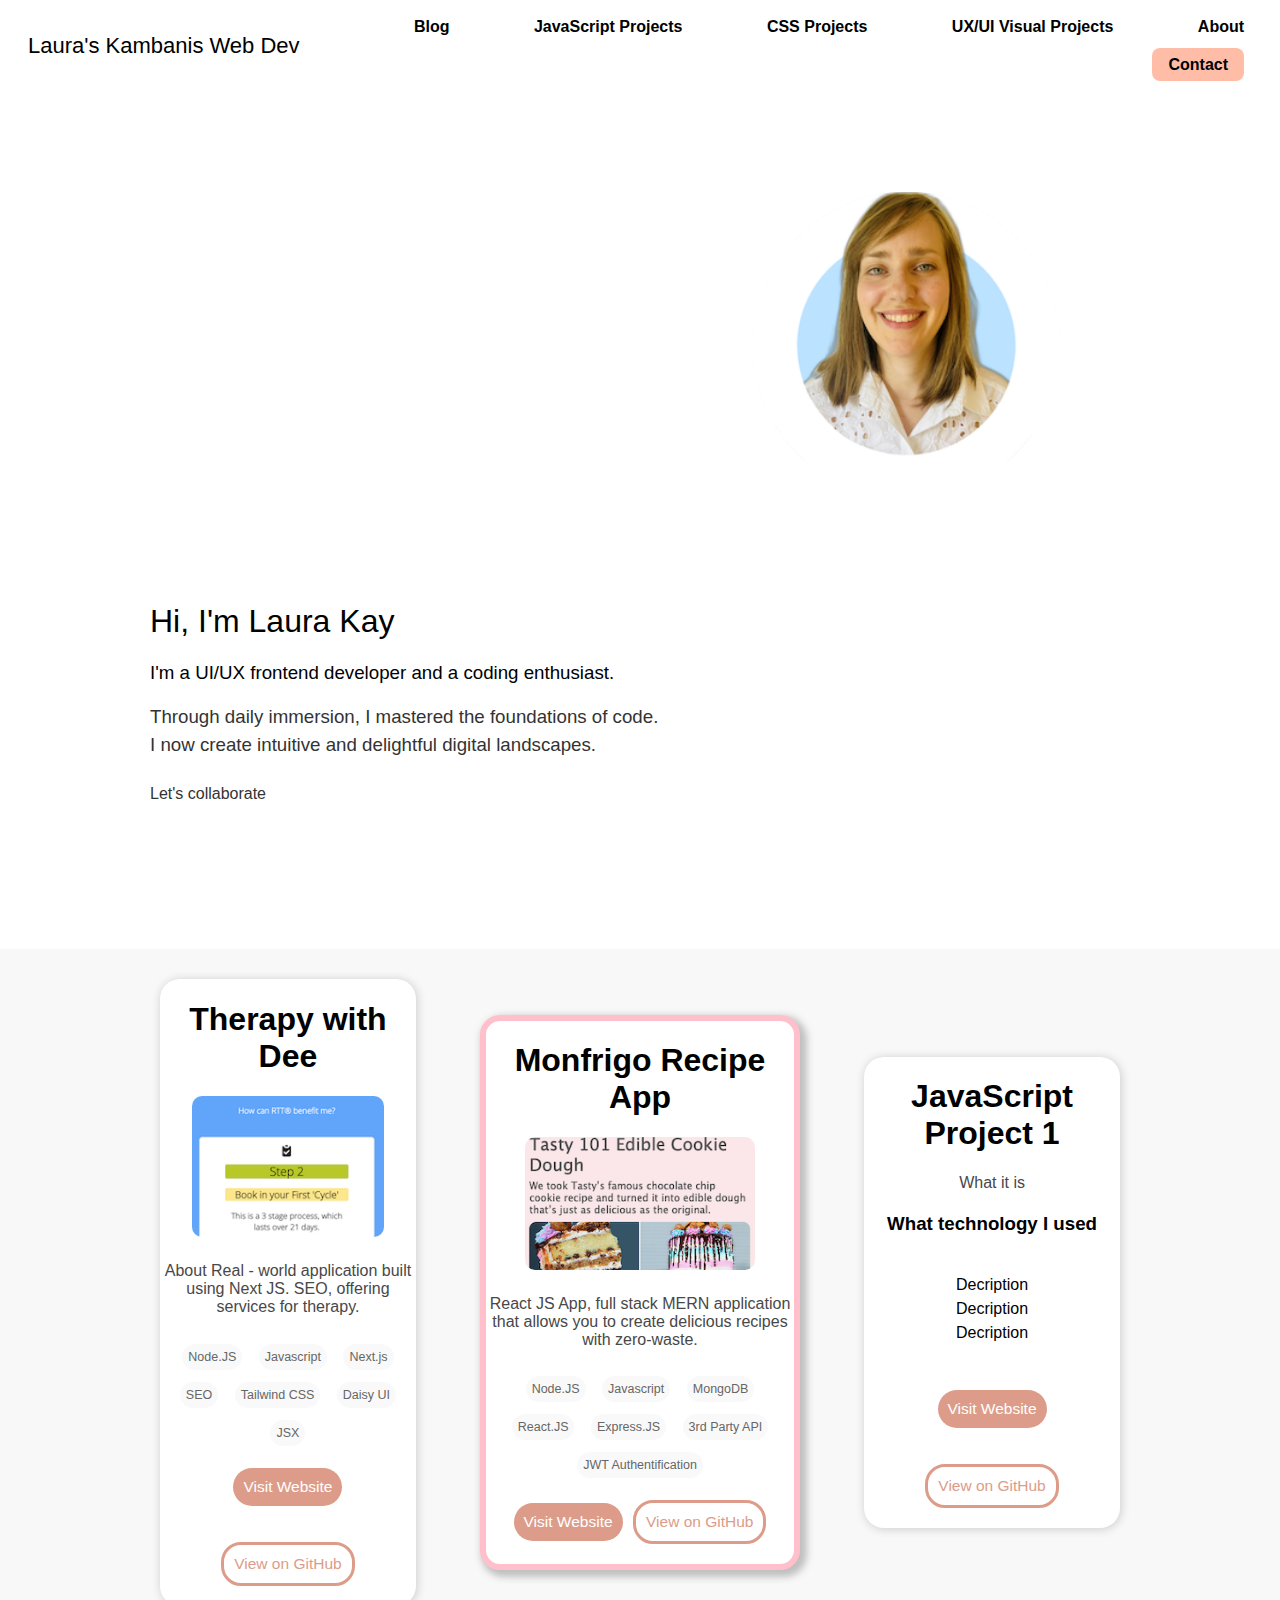
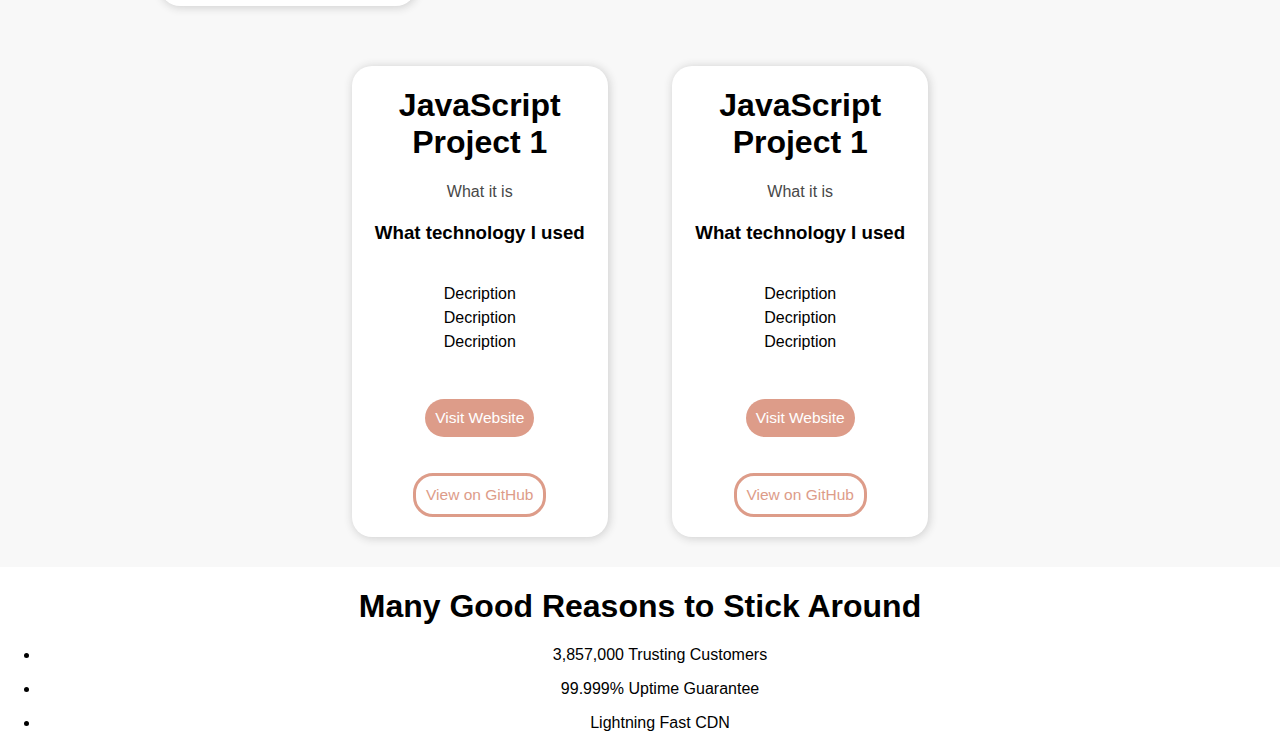
==== index.html @ 0926832e "changed labels of cards to make design simpler" ====
<!DOCTYPE html>
<html lang="en">
  <head>
    <meta charset="UTF-8" />
    <meta http-equiv="X-UA-Compatible" content="IE=edge" />
    <meta name="viewport" content="width=device-width, initial-scale=1.0" />
    <title>Laura's Flora and Fauna</title>
    <!-- Why should css be in the head section? -->
    <!-- CSS loads before page content - faster speed -->
    <link rel="stylesheet" type="text/css" href="./globalStyle.css" />
    <link rel="stylesheet" type="text/css" href="./headerStyle.css" />
    <link rel="stylesheet" type="text/css" href="./globalStyle.css" />
    <link rel="stylesheet" type="text/css" href="./heroStyle.css" />
    <link rel="stylesheet" type="text/css" href="./projectsSection.css" />
    <!-- Why is link used? -->
    <!-- For external stylesheets -->
    <link rel="preconnect" href="https://fonts.googleapis.com" />
    <link rel="preconnect" href="https://fonts.gstatic.com" crossorigin />
    <link rel="preconnect" href="https://fonts.googleapis.com" />
    <link rel="preconnect" href="https://fonts.gstatic.com" crossorigin />
    <link rel="preconnect" href="https://fonts.googleapis.com" />
    <link rel="preconnect" href="https://fonts.gstatic.com" crossorigin />
    <link rel="preconnect" href="https://fonts.googleapis.com" />
    <link rel="preconnect" href="https://fonts.gstatic.com" crossorigin />
    <link rel="preconnect" href="https://fonts.googleapis.com" />
    <link rel="preconnect" href="https://fonts.gstatic.com" crossorigin />
    <link rel="preconnect" href="https://fonts.googleapis.com" />
    <link rel="preconnect" href="https://fonts.gstatic.com" crossorigin />
    <!-- Different font weights added -->

    <link
      href="https://fonts.googleapis.com/css2?family=Merriweather+Sans:wght@300;500;600&display=swap"
      rel="stylesheet"
    />
  </head>
  <body>
    <!-- HEADER -->
    <header class="main-header">
      <div>
        <a class="main-header__brand" id="my-brand-name-id" href="./brand"
          >Laura's Kambanis Web Dev</a
        >
      </div>
      <!-- NAV -->
      <nav class="main-nav">
        <ul class="main-nav__items">
          <li class="main-nav__item">
            <a href="/blog">Blog</a>
          </li>
          <li class="main-nav__item main-nav__item2">
            <a href="/javascriptprojects">JavaScript Projects</a>
          </li>
          <li class="main-nav__item main-nav__item3">
            <a href="/cssprojects">CSS Projects</a>
          </li>
          <li class="main-nav__item main-nav__item4">
            <a href="/uxuivisualprojects">UX/UI Visual Projects</a>
          </li>
          <li class="main-nav__item main-nav__item5">
            <a href="/about">About</a>
          </li>

          <li class="main-nav__item main-nav__item--cta">
            <a href="/contact" id="contactBtn">Contact</a>
          </li>

          <br />
        </ul>
      </nav>
      <!-- END OF NAV -->
    </header>
    <!-- HERO -->
    <hero id="hero_box">
      <div class="hero-image"></div>
      <div class="full-paragraph">
        <h1 class="section-title">Hi, I'm Laura Kay</h1>

        <h3 class="section-title">
          I'm a UI/UX frontend developer and a coding enthusiast.
          <br />
          <h3 class="about-me-paragraph">
            Through daily immersion, I mastered the foundations of code.
            <br />
            I now create intuitive and delightful digital landscapes.
          </h3>
        </h3>
        <h4 class="about-me-paragraph" s>Let's collaborate</h4>
      </div>
      <div class="clearfix"></div>
    </hero>
    <!-- END OF HERO -->
    <!-- MAIN PROJECT SECTION -->
    <main>
      <section id="plans" class="main-body-content" id="top-section"></section>

      <section class="main-body-content">
        <!-- article can be used for self-contained content, 
        that can be posted anywhere individually e.g blog post -->

        <article class="project">
          <!-- same class as each other has similar design -->
          <h1 class="project__title">Therapy with Dee</h1>
          <img
            class="project__image"
            src="./src/RTTScreenshot.png"
            alt="Picture of a therapy website"
          />
          <h4 class="app__description">
            About Real - world application built using Next JS. SEO, offering
            services for therapy.
          </h4>

          <span class="technology__labels">Node.JS</span>
          <span class="technology__labels">Javascript</span>
          <span class="technology__labels">Next.js</span>
          <span class="technology__labels">SEO</span>
          <span class="technology__labels">Tailwind CSS</span>
          <span class="technology__labels">Daisy UI</span>
          <span class="technology__labels">JSX</span>
          <div>
            <button class="project-button">Visit Website</button>
            <button class="project-button" id="github__button">
              View on GitHub
            </button>
          </div>
        </article>
        <article class="project highlighted-project">
          <!-- <h1 class="project__title" id="main-project-label">
            Monfrigo Recipe App
          </h1> -->
          <h1 class="project__title">Monfrigo Recipe App</h1>
          <img
            class="project__image"
            src="./src/doughRecipe.png"
            alt="Recipe App Picture"
          />
          <h4 class="app__description">
            React JS App, full stack MERN application that allows you to create
            delicious recipes with zero-waste.
          </h4>
          <span class="technology__labels">Node.JS</span>
          <span class="technology__labels">Javascript</span>
          <span class="technology__labels">MongoDB</span>
          <span class="technology__labels">React.JS</span>
          <span class="technology__labels">Express.JS</span>
          <span class="technology__labels">3rd Party API</span>
          <span class="technology__labels">JWT Authentification</span>
          <!-- <h3 class="project__description">What technology I used</h3> -->
          <!-- <ul class="project__technology">
            <li>Decription</li>
            <li>Decription</li>
            <li>Decription</li>
          </ul> -->
          <div>
            <button class="project-button">Visit Website</button>
            <button class="project-button" id="github__button">
              View on GitHub
            </button>
          </div>
        </article>
        <article class="project">
          <h1 class="project__title">JavaScript Project 1</h1>
          <h4 class="app__description">What it is</h4>
          <h3 class="project__description">What technology I used</h3>
          <ul class="project__technology">
            <li>Decription</li>
            <li>Decription</li>
            <li>Decription</li>
          </ul>
          <div>
            <button class="project-button">Visit Website</button>
            <button class="project-button" id="github__button">
              View on GitHub
            </button>
          </div>
        </article>
        <article class="project">
          <h1 class="project__title">JavaScript Project 1</h1>
          <h4 class="app__description">What it is</h4>
          <h3 class="project__description">What technology I used</h3>
          <ul class="project__technology">
            <li>Decription</li>
            <li>Decription</li>
            <li>Decription</li>
          </ul>
          <div>
            <button class="project-button">Visit Website</button>
            <button class="project-button" id="github__button">
              View on GitHub
            </button>
          </div>
        </article>
        <article class="project">
          <h1 class="project__title">JavaScript Project 1</h1>
          <h4 class="app__description">What it is</h4>
          <h3 class="project__description">What technology I used</h3>
          <ul class="project__technology">
            <li>Decription</li>
            <li>Decription</li>
            <li>Decription</li>
          </ul>
          <div>
            <button class="project-button">Visit Website</button>
            <button class="project-button" id="github__button">
              View on GitHub
            </button>
          </div>
        </article>
      </section>
      <section>
        <h1>Many Good Reasons to Stick Around</h1>
        <ul>
          <li>
            <div></div>
            <p>3,857,000 Trusting Customers</p>
          </li>
          <li>
            <div></div>
            <p>99.999% Uptime Guarantee</p>
          </li>
          <li>
            <div></div>
            <p>Lightning Fast CDN</p>
          </li>
        </ul>
      </section>
    </main>

    <!-- END OF MAIN PROJECT SECTION -->

    <!-- why is script at the bottom of body? -->
    <!-- Loads content before js, functionality faster load -->
    <!-- why script used? -->
    <!-- To link to JS files. -->
    <script src="index.js"></script>
  </body>
</html>
---- globalStyle.css ----
body {
    /* This did not create a margin between the other elements, 
    this needs to be done individually */
   /* padding: 10px; */
   font-family: 'Merriweather Sans', sans-serif;
font-family: 'Open Sans', sans-serif;
   text-align: center;
   margin: 0;
}
---- headerStyle.css ----
/* HEADER */


.main-header {
    width: 100%;
    /* background: rgb(252, 252, 252); */
    background-color: white;
    padding: 8px 16px;
   font-weight:500;
    margin-bottom: 0;
    margin-top: 0; 
}


.main-header > div {
    display: inline-block;
    /* this aligns text in the middle of a div */
    vertical-align: middle;
}

.main-header__brand {
font-weight: 500;
font-size: 22px;
text-align: right;
text-decoration: none;
}

/* NAV SECTION */

/* Call to action stands out */
.main-nav__item--cta a {
    background: #ffbda8;
    
    /* top and bottom first, left and right */
    padding: 8px 16px;
    border-radius: 8px;
    }
    
    .main-nav__item--cta a:hover, .main-nav__item--cta a:active { 
    background: #ffa69e;
    text-shadow: #FAF3DD;
    }
    
    
    
    .main-nav__item a:active {
        font-weight: bold;
    }

.main-nav {
    display: inline-block;
    text-align: right;
    /* this makes the nav smaller so that the brand can fit inline (block); */
    width: calc(100% - 300px);
    vertical-align: middle;
   
}
 
#contactBtn:hover {
    box-shadow:1px 1px 3px 2px rgb(197, 197, 197);
}

ul a {
    text-decoration: none;
    font-weight: 600;

}
.main-nav__items {
    /* list style gets rid of default underlined links */
    margin: 0;
    padding: 0;
    list-style: none;
    /* text-decoration only works from anchor tag - this will have no effect. */
    /* text-decoration: none; */
}

.main-nav__item {
   /* inline-block allows margin and padding sizing, inline */
    display: inline-block;
    /* this styles it on one line-readable. */
    margin: 10px 40px;
 text-decoration: none;

}
 a {
    color: black;
    
 }

 /* 
grouping stylesheets if the value is the same */
.main-nav__item a:hover {
    color: #013e3e;
    font-weight: bold;
}


/* END OF NAV SECTION */
---- globalStyle.css ----
body {
    /* This did not create a margin between the other elements, 
    this needs to be done individually */
   /* padding: 10px; */
   font-family: 'Merriweather Sans', sans-serif;
font-family: 'Open Sans', sans-serif;
   text-align: center;
   margin: 0;
}
---- heroStyle.css ----
/* HERO SECTION */

#hero_box {
  background-color: rgb(99, 23, 23);
}


.hero-image {
    background-image: url("./src/devPicLKBluecopy1.png"); 
    background-size: cover;
   background-position: center top ;
   margin-top: 100px;
   height: 270px; 
   width: 24%;
   margin-left: 0; 
   margin-right:0;
   margin-right: 220px; 
   float:right; 
   
 }



 .about-me-paragraph-main {
   line-height: 28px;
   color:black;
   margin-bottom: 12px;
   
}



.about-me-paragraph {
    line-height: 28px;
    color: #333333;
    font-weight: 300;
}

.full-paragraph {
  float: left;
  width: 50%;
  text-align:start;
  margin-left: 150px;
  margin-top: 120px;
  margin-bottom: 120px;
  
 
}


#headline-3-words {
   list-style-type: disc;
   list-style-position: inside;
   display:inline-block;
 }

 .clearfix::after {
  content: "";
  display: table;
  clear: both;
}
---- projectsSection.css ----
/* PROJECT SECTION (MAIN) */

#product-overview {
    background: url("freedom.jpg");
    width: 100%;
    height: 528px;
    padding: 10px;  
    font-weight:300; 
}

.section-title {
    color: black;
    font-weight:500; 
}

.main-body-content {
   background:rgba(248, 247, 247, 0.932);
   font-weight:300; 
}

#product-overview h1 {
    color: white;
    font-family: 'Anton', sans-serif;
    font-weight:300; 
}


div a{
    text-align: left;
    font-weight:300; 
}


.project {
    background: white;
    /* background-color: #f9e3da; */
    text-align: center;
    /* padding: 16px; */
    margin: 30px;
    display: inline-block;
    border-radius: 20px;
    vertical-align: middle;
    width: 20%;
    box-shadow:1px 1px 8px 1px rgb(210, 210, 210);
    font-weight:300; 
}

.project:hover {
  transform: scale(1.05);
}

.highlighted-project {

    /* background: #f3b29a; */
    background: white;
    border-style: solid;
    border-width: 6px;
    border-color: pink;
  box-shadow:4px 4px 7px 3px rgba(185, 185, 185, 0.903);
    width: 24%;
    font-weight:300; 

}

.app__description {
color: rgb(72, 72, 72);
font-weight:300; 
}

/* Technology Labels */

.technology__labels {
    display:inline-block;
    font-size: 12.5px;
    margin: 6px;
    background-color:rgba(128, 128, 128, 0.052);
    /* background-color:rgb(229, 251, 253); */
    border-radius: 20px;
    padding:6px;
    color: rgb(103, 102, 102);
    font-weight:300; 
}

.project .project__image {
    margin-top: 0px;
    width: 75%;
  height: 25%;
  border-radius: 10px;
}



#github__button {
    background-color:white;
    border-width: 3px;
    border-style: solid;
    border-color: #dd9c89;
    color: #dd9c89;
    font-weight:300;
    transition: transform 0.2s ease-in-out; 
  
}

/* Adding click effect */
#github__button:active {
    transform: scale(0.9); /* Smaller size */
}

.project-button {
    border-radius: 20px;
    border: 0;
    /* background: #fe2d6cab; */
    background-color:#dd9c89;
    /* background: #e1537d; */
    color: white;
    font-size: 15.5px;
    display: inline-block;
    padding: 10px;
    margin-left: 3px;
    margin-right: 3px;
    margin-top: 6px;
    font-weight:300; 
    transition: transform 0.2s ease-in-out; 
   margin-bottom:20px;
   margin-top:16px;

    
}

.project-button:hover {
    border-radius: 20px;
    border: 0;
    background: #d09481;
    color: white;
    display: inline-block;
    box-shadow:1px 1px 3px 2px rgb(197, 197, 197);
    font-weight:300; 
   
}

/* Adding click effect */
.project-button:active {
    transform: scale(0.9); /* Smaller size */
}

.project__technology {
    list-style:none;
    padding: 0;
    margin-bottom: 10px;
    margin-top: 0;
    font-weight:300; 
    padding: 16px;
}

.project__technology li {

    margin: 6px 0px;
    font-weight:300; 
}
#main-project-label {
    /* border: solid;
    border-width: 5px; */
    /* background-color:#ffbda8; */
    background-color:#ffbca84f;
    border-radius: 20px;
    padding: 4px;
    margin-block-end: 1px;
    margin-block-start: 3px;
    box-shadow:2px 2px 5px 2px rgb(197, 197, 197);
    font-weight:300; 

}
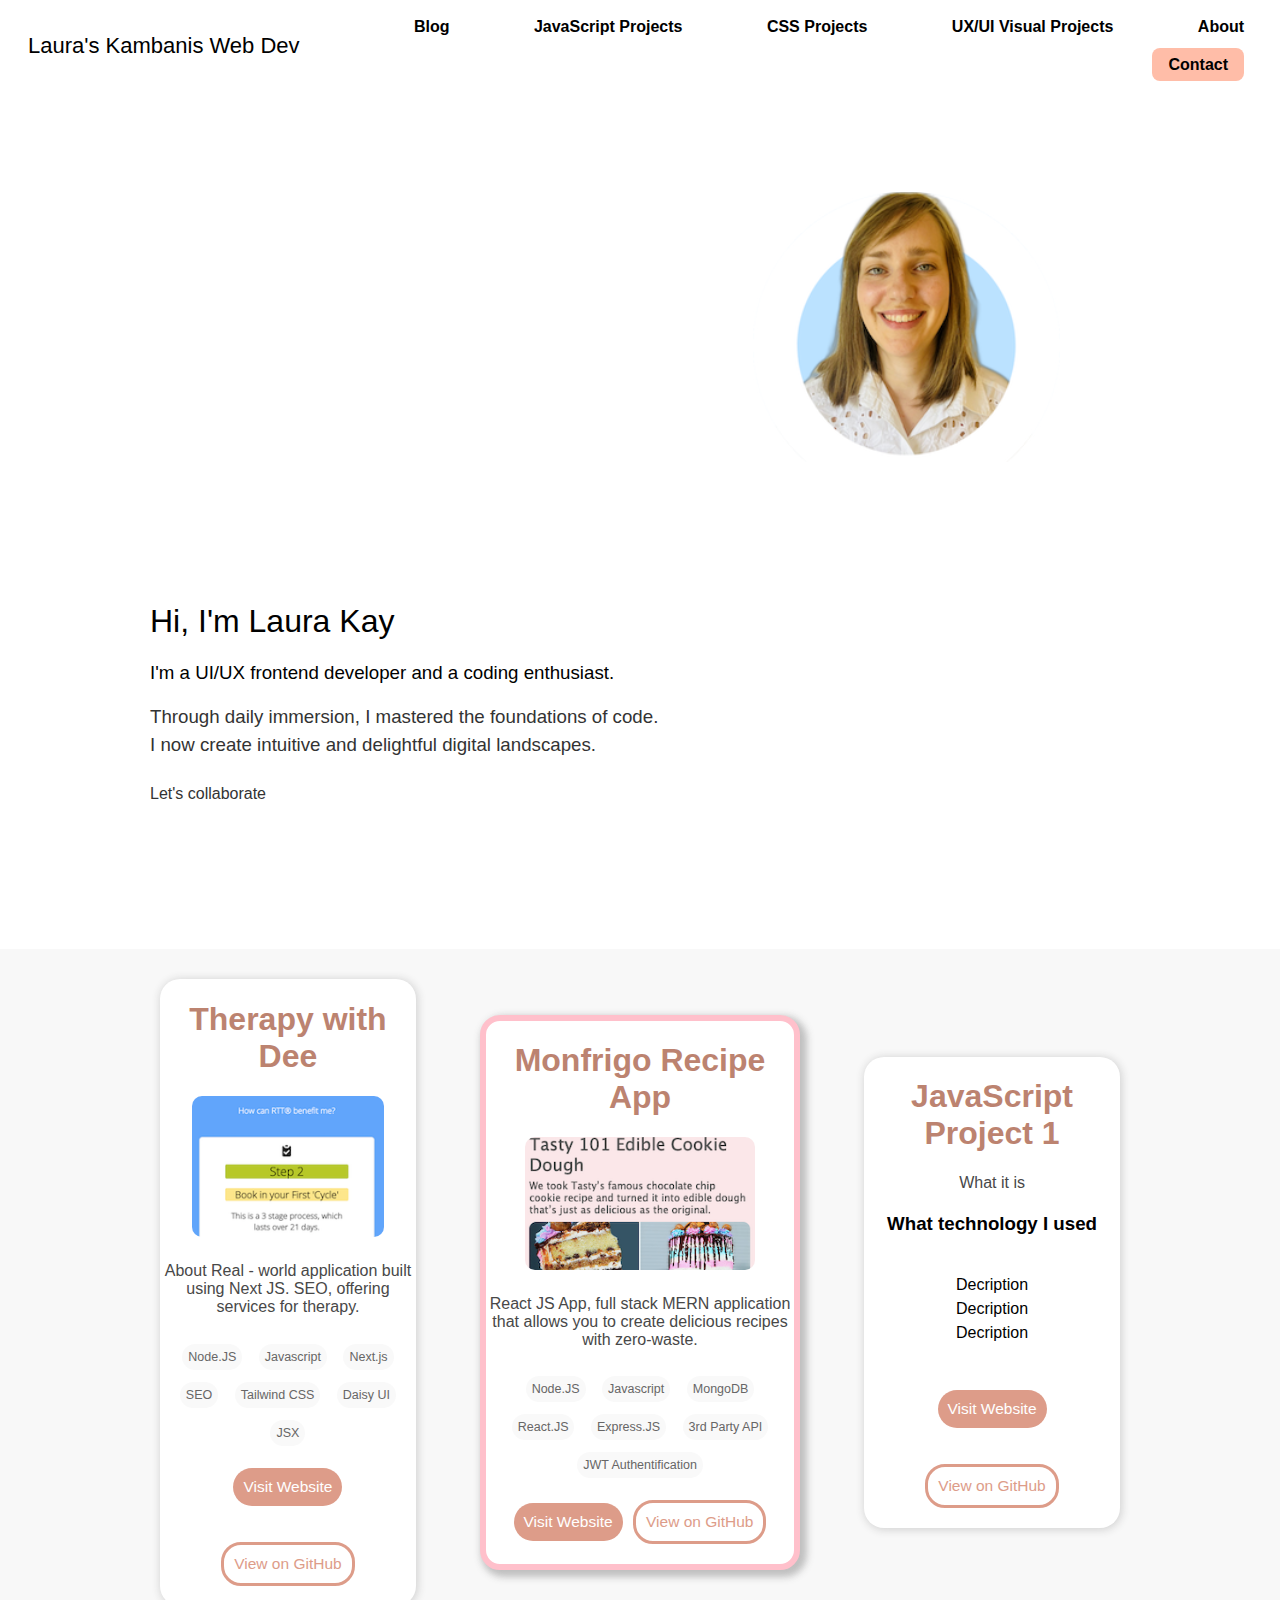
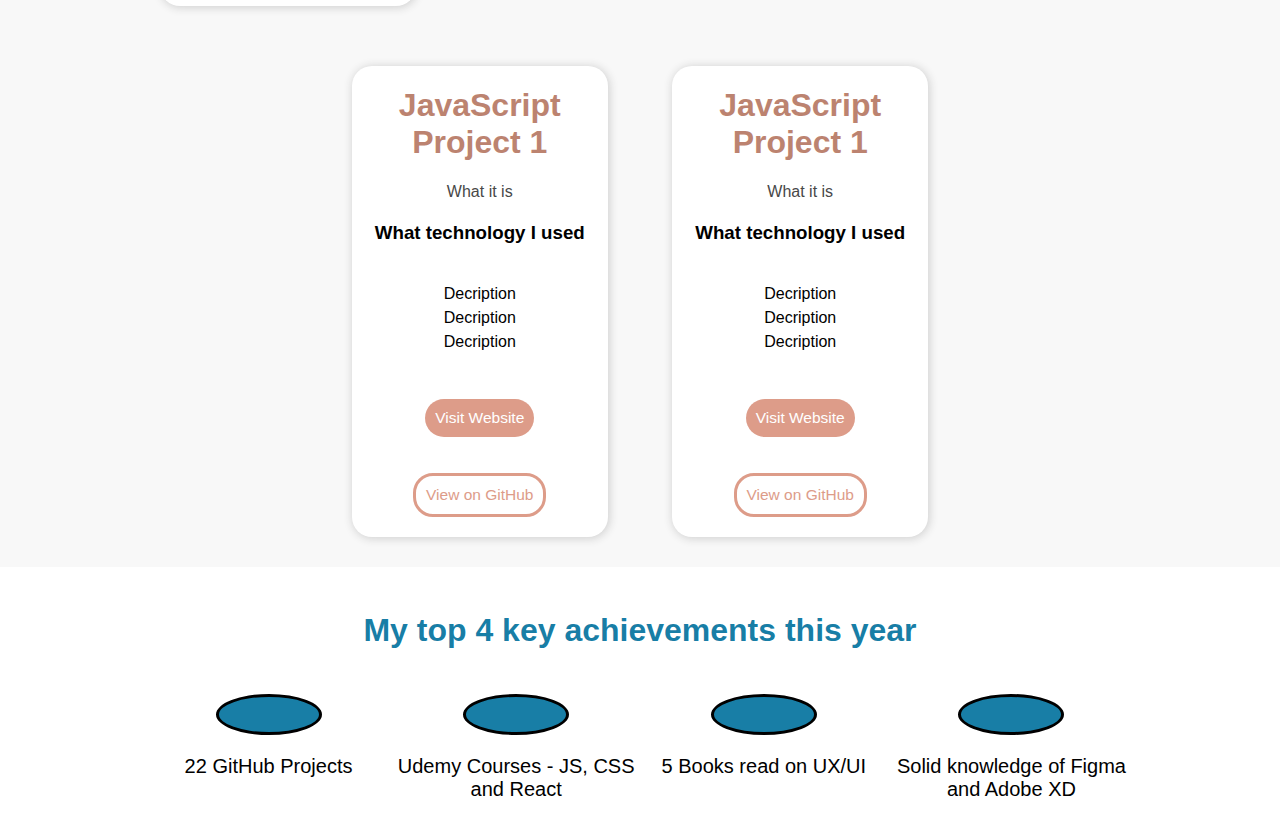
==== commit 4a04eae1: "revise vertical-align and text-align, border-radius, combinators, added achievements section" ====
--- a/index.html
+++ b/index.html
@@ -7,11 +7,12 @@
     <title>Laura's Flora and Fauna</title>
     <!-- Why should css be in the head section? -->
     <!-- CSS loads before page content - faster speed -->
-    <link rel="stylesheet" type="text/css" href="./globalStyle.css" />
-    <link rel="stylesheet" type="text/css" href="./headerStyle.css" />
-    <link rel="stylesheet" type="text/css" href="./globalStyle.css" />
-    <link rel="stylesheet" type="text/css" href="./heroStyle.css" />
-    <link rel="stylesheet" type="text/css" href="./projectsSection.css" />
+    <link rel="stylesheet" type="text/css" href="./css/globalStyle.css" />
+    <link rel="stylesheet" type="text/css" href="./css/headerStyle.css" />
+    <link rel="stylesheet" type="text/css" href="./css/globalStyle.css" />
+    <link rel="stylesheet" type="text/css" href="./css/heroStyle.css" />
+    <link rel="stylesheet" type="text/css" href="./css/projectsSection.css" />
+    <link rel="stylesheet" type="text/css" href="./css/myAchievements.css" />
     <!-- Why is link used? -->
     <!-- For external stylesheets -->
     <link rel="preconnect" href="https://fonts.googleapis.com" />
@@ -207,20 +208,28 @@
           </div>
         </article>
       </section>
-      <section>
-        <h1>Many Good Reasons to Stick Around</h1>
-        <ul>
-          <li>
-            <div></div>
-            <p>3,857,000 Trusting Customers</p>
-          </li>
-          <li>
-            <div></div>
-            <p>99.999% Uptime Guarantee</p>
-          </li>
-          <li>
-            <div></div>
-            <p>Lightning Fast CDN</p>
+      <section id="key-achievements">
+        <h1 class="section-title">My top 4 key achievements this year</h1>
+        <ul class="key_feature_list">
+          <li class="key_feature_item">
+            <div class="key-feature-image"></div>
+            <p class="key-feature-description">22 GitHub Projects</p>
+          </li>
+          <li class="key_feature_item">
+            <div class="key-feature-image"></div>
+            <p class="key-feature-description">
+              Udemy Courses - JS, CSS and React
+            </p>
+          </li>
+          <li class="key_feature_item">
+            <div class="key-feature-image"></div>
+            <p class="key-feature-description">5 Books read on UX/UI</p>
+          </li>
+          <li class="key_feature_item">
+            <div class="key-feature-image"></div>
+            <p class="key-feature-description">
+              Solid knowledge of Figma and Adobe XD
+            </p>
           </li>
         </ul>
       </section>
--- a/css/globalStyle.css
+++ b/css/globalStyle.css
@@ -0,0 +1,14 @@
+body {
+    /* This did not create a margin between the other elements, 
+    this needs to be done individually */
+   /* padding: 10px; */
+   font-family: 'Merriweather Sans', sans-serif;
+font-family: 'Open Sans', sans-serif;
+   text-align: center;
+   margin: 0;
+}
+
+
+
+
+ 
--- a/css/headerStyle.css
+++ b/css/headerStyle.css
@@ -0,0 +1,98 @@
+/* HEADER */
+
+
+.main-header {
+    width: 100%;
+    /* background: rgb(252, 252, 252); */
+    background-color: white;
+    padding: 8px 16px;
+   font-weight:500;
+    margin-bottom: 0;
+    margin-top: 0; 
+}
+
+
+.main-header > div {
+    display: inline-block;
+    /* this aligns text in the middle of a div */
+    vertical-align: middle;
+}
+
+.main-header__brand {
+font-weight: 500;
+font-size: 22px;
+text-align: right;
+text-decoration: none;
+}
+
+/* NAV SECTION */
+
+/* Call to action stands out */
+.main-nav__item--cta a {
+    background: #ffbda8;
+    
+    /* top and bottom first, left and right */
+    padding: 8px 16px;
+    border-radius: 8px;
+    }
+    
+    .main-nav__item--cta a:hover, .main-nav__item--cta a:active { 
+    background: #ffa69e;
+    text-shadow: #FAF3DD;
+    }
+    
+    
+    
+    .main-nav__item a:active {
+        font-weight: bold;
+    }
+
+.main-nav {
+    display: inline-block;
+    text-align: right;
+    /* this makes the nav smaller so that the brand can fit inline (block); */
+    width: calc(100% - 300px);
+    vertical-align: middle;
+   
+}
+ 
+#contactBtn:hover {
+    box-shadow:1px 1px 3px 2px rgb(197, 197, 197);
+}
+
+ul a {
+    text-decoration: none;
+    font-weight: 600;
+
+}
+.main-nav__items {
+    /* list style gets rid of default underlined links */
+    margin: 0;
+    padding: 0;
+    list-style: none;
+    /* text-decoration only works from anchor tag - this will have no effect. */
+    /* text-decoration: none; */
+}
+
+.main-nav__item {
+   /* inline-block allows margin and padding sizing, inline */
+    display: inline-block;
+    /* this styles it on one line-readable. */
+    margin: 10px 40px;
+ text-decoration: none;
+
+}
+ a {
+    color: black;
+    
+ }
+
+ /* 
+grouping stylesheets if the value is the same */
+.main-nav__item a:hover {
+    color: #013e3e;
+    font-weight: bold;
+}
+
+
+/* END OF NAV SECTION */--- a/css/globalStyle.css
+++ b/css/globalStyle.css
@@ -0,0 +1,14 @@
+body {
+    /* This did not create a margin between the other elements, 
+    this needs to be done individually */
+   /* padding: 10px; */
+   font-family: 'Merriweather Sans', sans-serif;
+font-family: 'Open Sans', sans-serif;
+   text-align: center;
+   margin: 0;
+}
+
+
+
+
+ 
--- a/css/heroStyle.css
+++ b/css/heroStyle.css
@@ -0,0 +1,61 @@
+/* HERO SECTION */
+
+#hero_box {
+  background-color: rgb(99, 23, 23);
+}
+
+
+.hero-image {
+    background-image: url("../src/devPicLKBluecopy1.png"); 
+    background-size: cover;
+   background-position: center top ;
+   margin-top: 100px;
+   height: 270px; 
+   width: 24%;
+   margin-left: 0; 
+   margin-right:0;
+   margin-right: 220px; 
+   float:right; 
+   
+ }
+
+
+
+ .about-me-paragraph-main {
+   line-height: 28px;
+   color:black;
+   margin-bottom: 12px;
+   
+}
+
+
+
+.about-me-paragraph {
+    line-height: 28px;
+    color: #333333;
+    font-weight: 300;
+}
+
+.full-paragraph {
+  float: left;
+  width: 50%;
+  text-align:start;
+  margin-left: 150px;
+  margin-top: 120px;
+  margin-bottom: 120px;
+  
+ 
+}
+
+
+#headline-3-words {
+   list-style-type: disc;
+   list-style-position: inside;
+   display:inline-block;
+ }
+
+ .clearfix::after {
+  content: "";
+  display: table;
+  clear: both;
+}--- a/css/projectsSection.css
+++ b/css/projectsSection.css
@@ -0,0 +1,179 @@
+/* PROJECT SECTION (MAIN) */
+
+#product-overview {
+    background: url("freedom.jpg");
+    width: 100%;
+    height: 528px;
+    padding: 10px;  
+    font-weight:300; 
+}
+
+.section-title {
+    color: black;
+    font-weight:500; 
+}
+
+.main-body-content {
+   background:rgba(248, 247, 247, 0.932);
+   font-weight:300; 
+}
+
+#product-overview h1 {
+    color: white;
+    font-family: 'Anton', sans-serif;
+    font-weight:300; 
+}
+
+
+div a{
+    text-align: left;
+    font-weight:300; 
+}
+
+
+.project {
+    background: white;
+    /* background-color: #f9e3da; */
+    text-align: center;
+    /* padding: 16px; */
+    margin: 30px;
+    display: inline-block;
+    border-radius: 20px;
+    vertical-align: middle;
+    width: 20%;
+    box-shadow:1px 1px 8px 1px rgb(210, 210, 210);
+    font-weight:300; 
+}
+
+
+
+.project:hover {
+  transform: scale(1.05);
+}
+
+.project__title {
+    color: #bc8370;
+ 
+}
+.highlighted-project {
+
+    /* background: #f3b29a; */
+    background: white;
+    border-style: solid;
+    border-width: 6px;
+    border-color: pink;
+  box-shadow:4px 4px 7px 3px rgba(185, 185, 185, 0.903);
+    width: 24%;
+    font-weight:300; 
+
+}
+
+.app__description {
+color: rgb(72, 72, 72);
+font-weight:300; 
+}
+
+/* Technology Labels */
+
+.technology__labels {
+    display:inline-block;
+    font-size: 12.5px;
+    margin: 6px;
+    background-color:rgba(128, 128, 128, 0.052);
+    /* background-color:rgb(229, 251, 253); */
+    border-radius: 20px;
+    padding:6px;
+    color: rgb(103, 102, 102);
+    font-weight:300; 
+}
+
+.project .project__image {
+    margin-top: 0px;
+    width: 75%;
+  height: 25%;
+  border-radius: 10px;
+}
+
+
+
+#github__button {
+    background-color:white;
+    border-width: 3px;
+    border-style: solid;
+    border-color: #dd9c89;
+    color: #dd9c89;
+    font-weight:300;
+    transition: transform 0.2s ease-in-out; 
+  
+}
+
+/* Adding click effect */
+#github__button:active {
+    transform: scale(0.9); /* Smaller size */
+}
+
+.project-button {
+    border-radius: 20px;
+    border: 0;
+    /* background: #fe2d6cab; */
+    background-color:#dd9c89;
+    /* background: #e1537d; */
+    color: white;
+    font-size: 15.5px;
+    display: inline-block;
+    padding: 10px;
+    margin-left: 3px;
+    margin-right: 3px;
+    margin-top: 6px;
+    font-weight:300; 
+    transition: transform 0.2s ease-in-out; 
+   margin-bottom:20px;
+   margin-top:16px;
+
+    
+}
+
+.project-button:hover {
+    border-radius: 20px;
+    border: 0;
+    background: #d09481;
+    color: white;
+    display: inline-block;
+    box-shadow:1px 1px 3px 2px rgb(197, 197, 197);
+    font-weight:300; 
+   
+}
+
+/* Adding click effect */
+.project-button:active {
+    transform: scale(0.9); /* Smaller size */
+}
+
+.project__technology {
+    list-style:none;
+    padding: 0;
+    margin-bottom: 10px;
+    margin-top: 0;
+    font-weight:300; 
+    padding: 16px;
+    
+}
+
+.project__technology li {
+
+    margin: 6px 0px;
+    font-weight:300; 
+}
+#main-project-label {
+    /* border: solid;
+    border-width: 5px; */
+    /* background-color:#ffbda8; */
+    background-color:#ffbca84f;
+    border-radius: 20px;
+    padding: 4px;
+    margin-block-end: 1px;
+    margin-block-start: 3px;
+    box-shadow:2px 2px 5px 2px rgb(197, 197, 197);
+    font-weight:300; 
+
+}
--- a/css/myAchievements.css
+++ b/css/myAchievements.css
@@ -0,0 +1,42 @@
+/* #3-key-achievements {
+
+} */
+
+/* Combinators are more specific, this overrides the other section title property */
+
+#key-achievements .section-title {
+color: rgba(1, 113, 157, 0.91);
+
+/* don't put px here */
+font-weight: 600;
+margin: 45px;
+}
+
+.key_feature_list {
+    margin: 0;
+    padding: 0;
+    text-align: center;
+}
+
+.key-feature-image {
+    border-radius: 50%;
+    border: 3px solid ;
+    width: 100px;
+    background-color:rgba(1, 113, 157, 0.91) ;
+    height: 35px;
+    margin: auto;
+}
+
+.key_feature_item {
+    display: inline-block;
+    width: 19%;
+    /* aligns within the line, text-align is within the whole div */
+    vertical-align: top;
+   
+}
+
+.key-feature-description {
+text-align:center;
+font-weight: 500;
+font-size: 20px;
+}
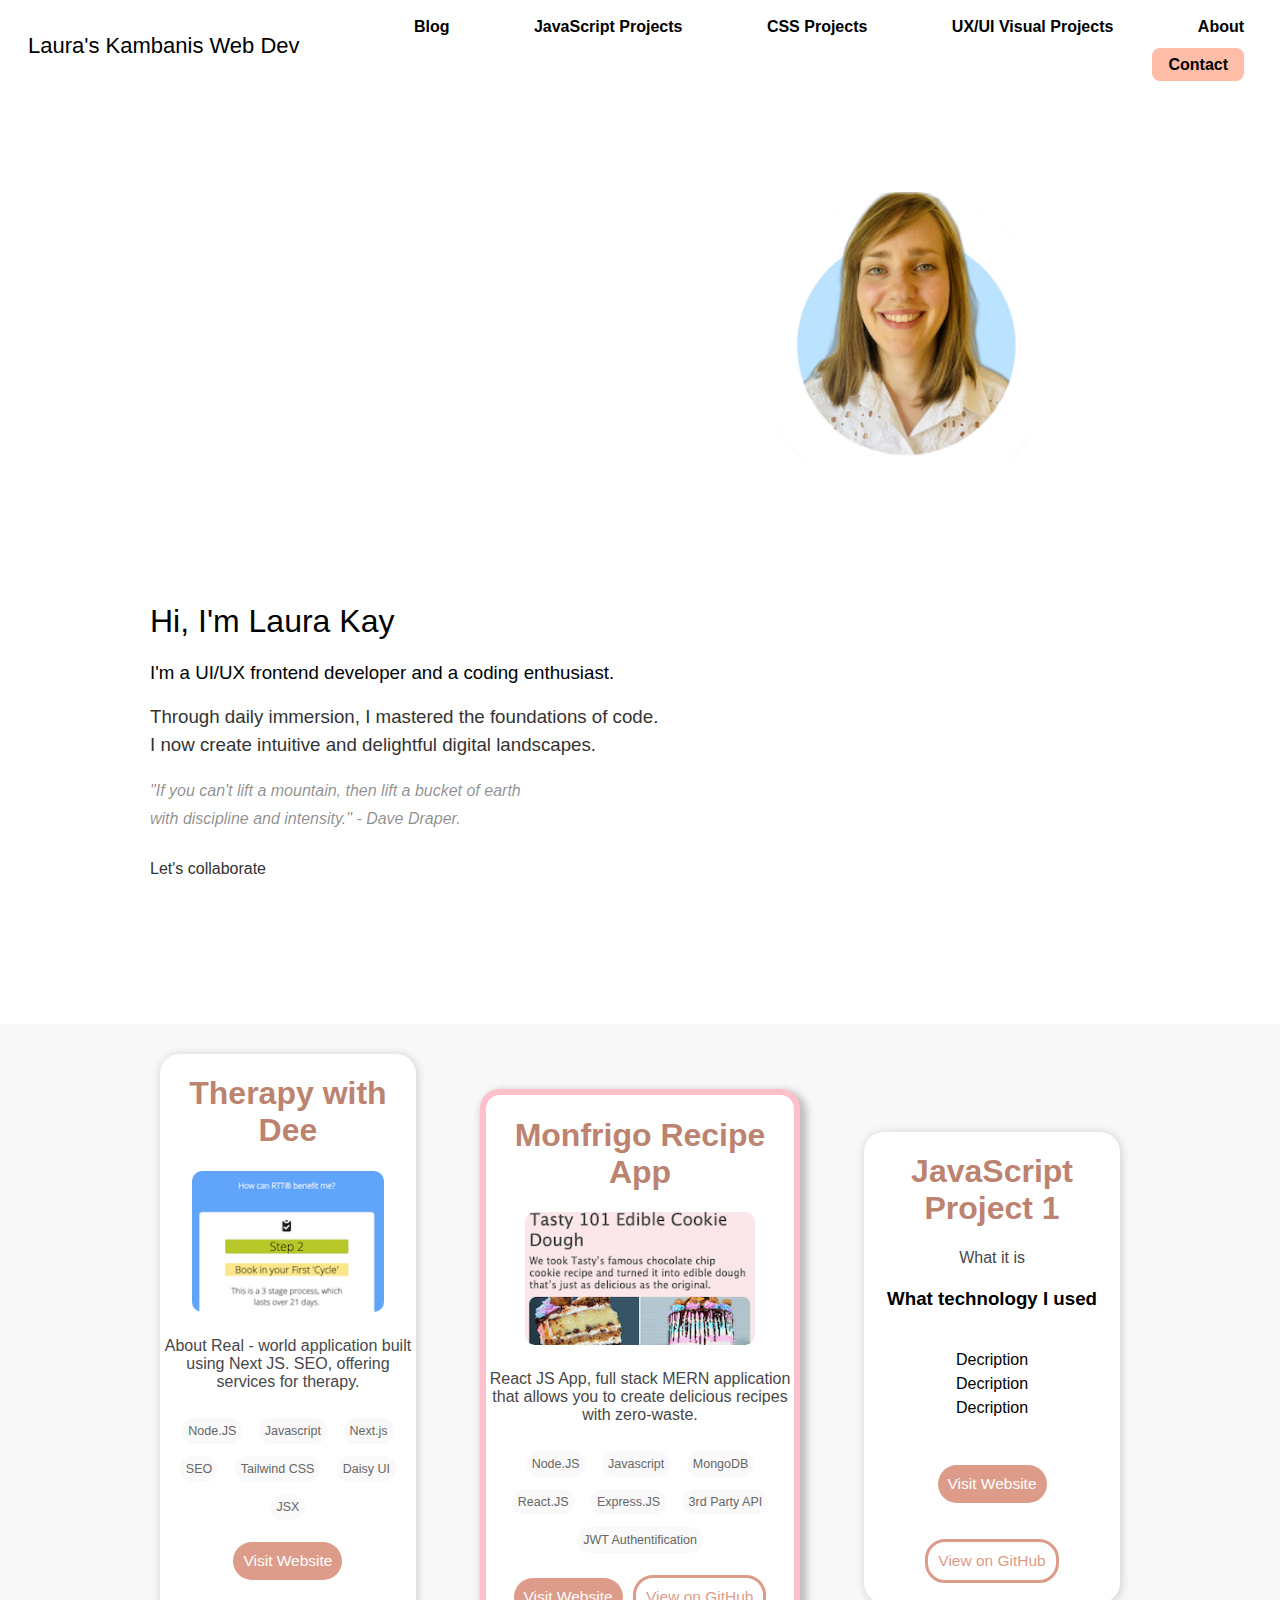
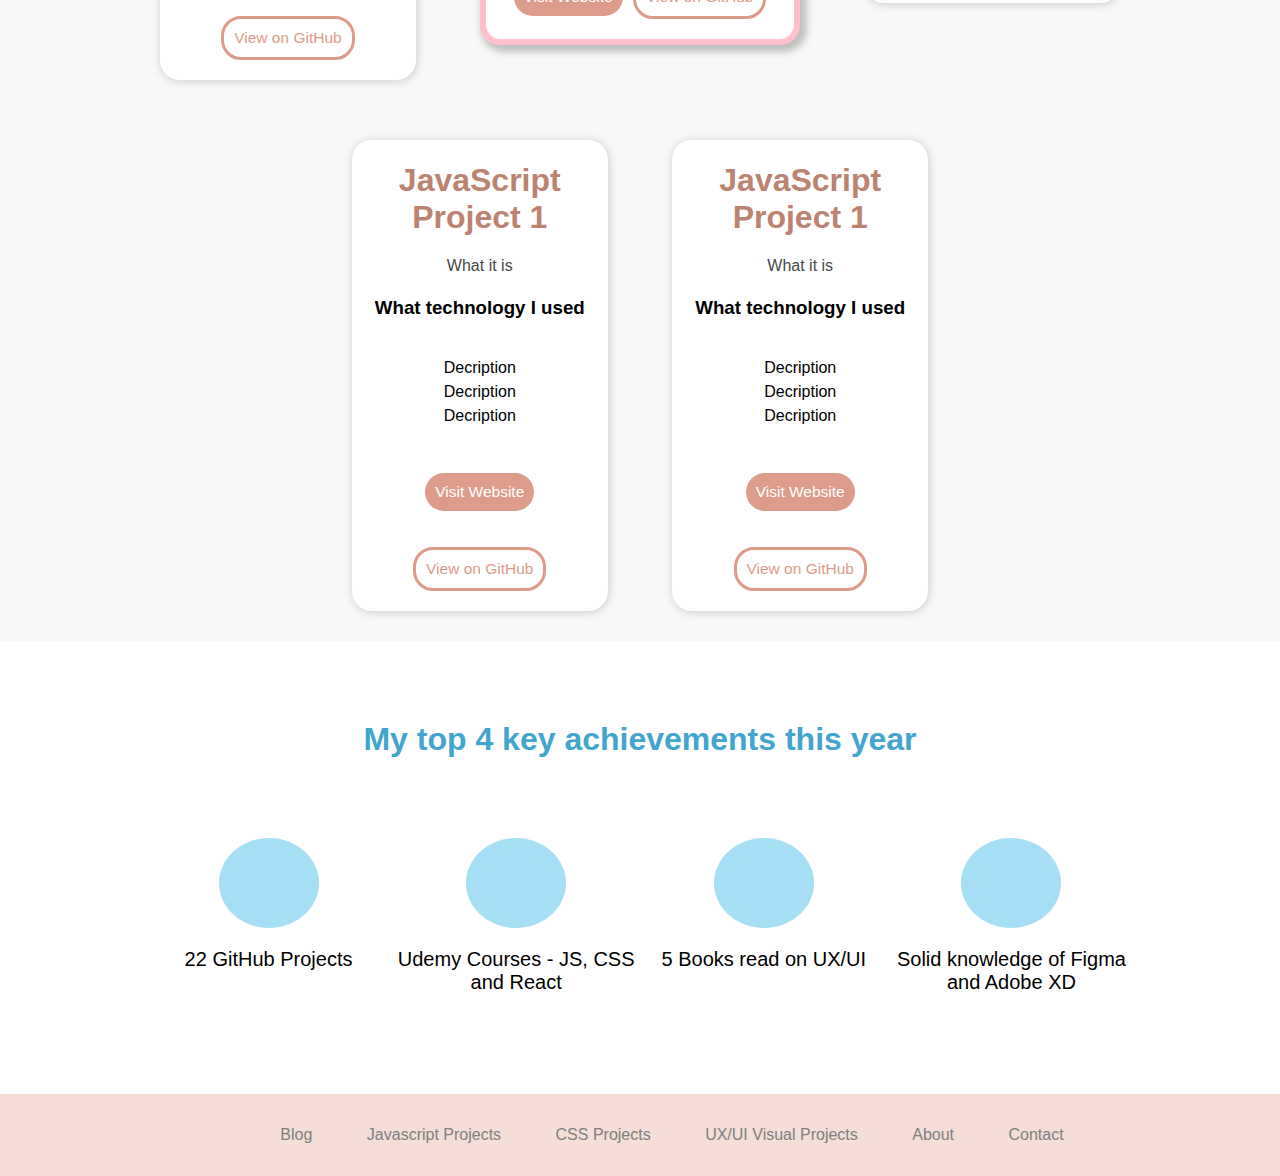
==== commit 6b2fd3f6: "footer added, quote added in hero section. more learning needed on centering list items in an unorde" ====
--- a/index.html
+++ b/index.html
@@ -13,6 +13,7 @@
     <link rel="stylesheet" type="text/css" href="./css/heroStyle.css" />
     <link rel="stylesheet" type="text/css" href="./css/projectsSection.css" />
     <link rel="stylesheet" type="text/css" href="./css/myAchievements.css" />
+    <link rel="stylesheet" type="text/css" href="./css/mainFooter.css" />
     <!-- Why is link used? -->
     <!-- For external stylesheets -->
     <link rel="preconnect" href="https://fonts.googleapis.com" />
@@ -83,6 +84,10 @@
             Through daily immersion, I mastered the foundations of code.
             <br />
             I now create intuitive and delightful digital landscapes.
+          </h3>
+          <h3 id="hero-quote">
+            "If you can't lift a mountain, then lift a bucket of earth <br />
+            with discipline and intensity." - Dave Draper.
           </h3>
         </h3>
         <h4 class="about-me-paragraph" s>Let's collaborate</h4>
@@ -234,6 +239,18 @@
         </ul>
       </section>
     </main>
+    <footer class="main-footer">
+      <nav>
+        <ul>
+          <li><a href="#">Blog </a></li>
+          <li><a href="#">Javascript Projects </a></li>
+          <li><a href="#">CSS Projects</a></li>
+          <li><a href="#">UX/UI Visual Projects</a></li>
+          <li><a href="#">About</a></li>
+          <li><a href="#">Contact</a></li>
+        </ul>
+      </nav>
+    </footer>
 
     <!-- END OF MAIN PROJECT SECTION -->
 
--- a/css/heroStyle.css
+++ b/css/heroStyle.css
@@ -26,6 +26,15 @@
    color:black;
    margin-bottom: 12px;
    
+}
+
+#hero-quote {
+  line-height: 28px;
+  font-style: italic;
+  color:rgba(0, 0, 0, 0.457);
+  font-size: 16px;
+  margin-bottom: 12px;  
+  font-weight: 300;
 }
 
 
--- a/css/myAchievements.css
+++ b/css/myAchievements.css
@@ -5,25 +5,26 @@
 /* Combinators are more specific, this overrides the other section title property */
 
 #key-achievements .section-title {
-color: rgba(1, 113, 157, 0.91);
+color: rgb(66, 165, 205);
+
 
 /* don't put px here */
 font-weight: 600;
-margin: 45px;
+margin: 80px;
 }
 
 .key_feature_list {
-    margin: 0;
+    margin: 80px 0;
     padding: 0;
     text-align: center;
 }
 
 .key-feature-image {
     border-radius: 50%;
-    border: 3px solid ;
+    border: 3px transparent ;
     width: 100px;
-    background-color:rgba(1, 113, 157, 0.91) ;
-    height: 35px;
+    background-color:rgba(42, 178, 232, 0.421) ;
+    height: 90px;
     margin: auto;
 }
 
--- a/css/mainFooter.css
+++ b/css/mainFooter.css
@@ -0,0 +1,59 @@
+.main-footer {
+    width: 100%;
+    margin: 0;
+    padding: 0;
+    background-color: #dd9d8956;
+    margin-top: 50px;
+    padding: 32px;
+}
+
+
+
+.main-footer ul {
+    /* display: flex; */
+    /* margin: 0 auto; */
+    margin: 0;
+    padding: 0;
+    list-style: none; 
+    text-align: center;
+    /* width: 55%;
+    justify-content: center; */
+  
+}
+
+
+
+.main-footer li {
+   
+    color: grey;
+    font-weight: 500;
+    display: inline-block;
+    /* top and bottom 0, left right 16px */
+    /* this is where to change the margin of the list items */
+   margin: 0 25px;
+
+}
+
+.main-footer a {
+ 
+    color: grey;
+    font-weight: 500;
+    /* defines how long the transition effect should take to complete.  */
+    transition: transform 1s ease;
+   
+   
+}
+
+.main-footer a:hover {
+
+    color: rgb(90, 89, 89);
+}
+
+.main-footer a:active {
+    
+    color: rgb(102, 102, 102);
+    /* The scale(0.8) value reduces the size of the anchor tags 
+    to 80% of their original size, creating a zoom-out effect during the click or interaction. */
+    transform: scale(0.7);
+
+}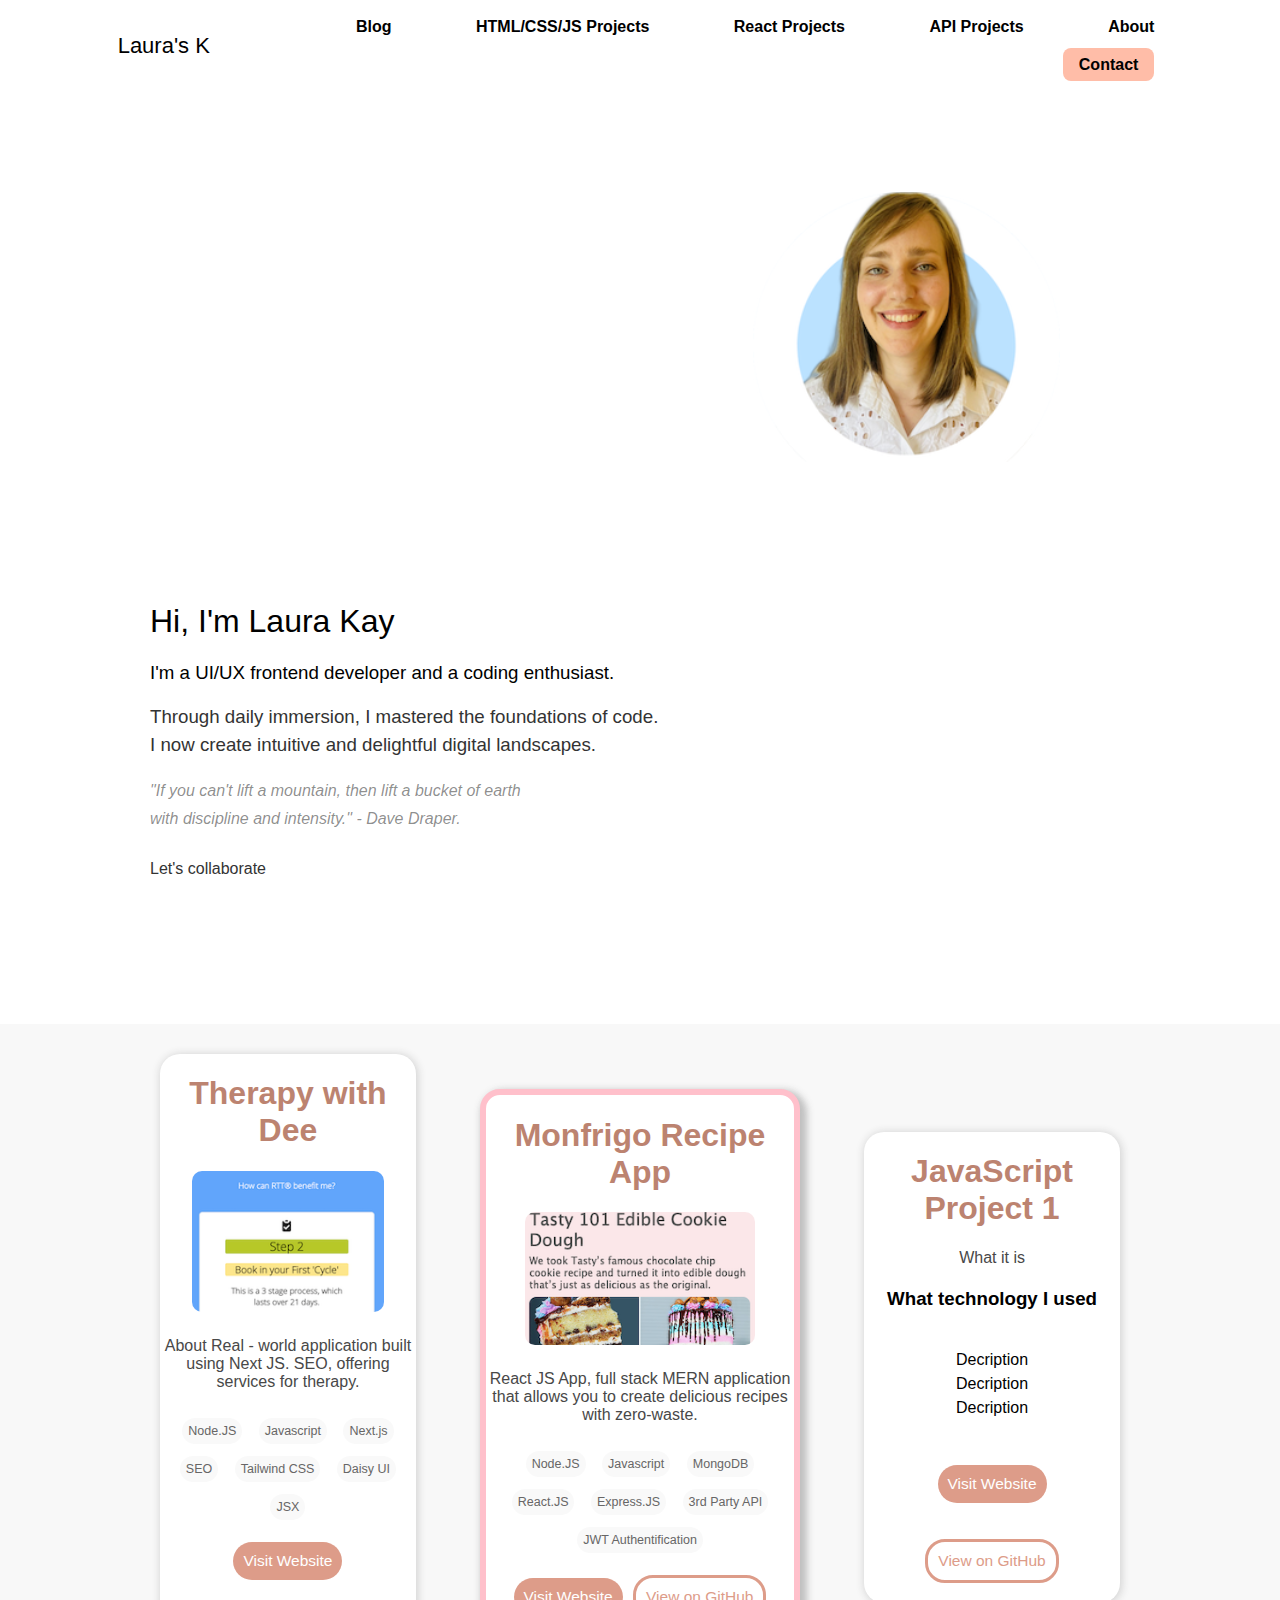
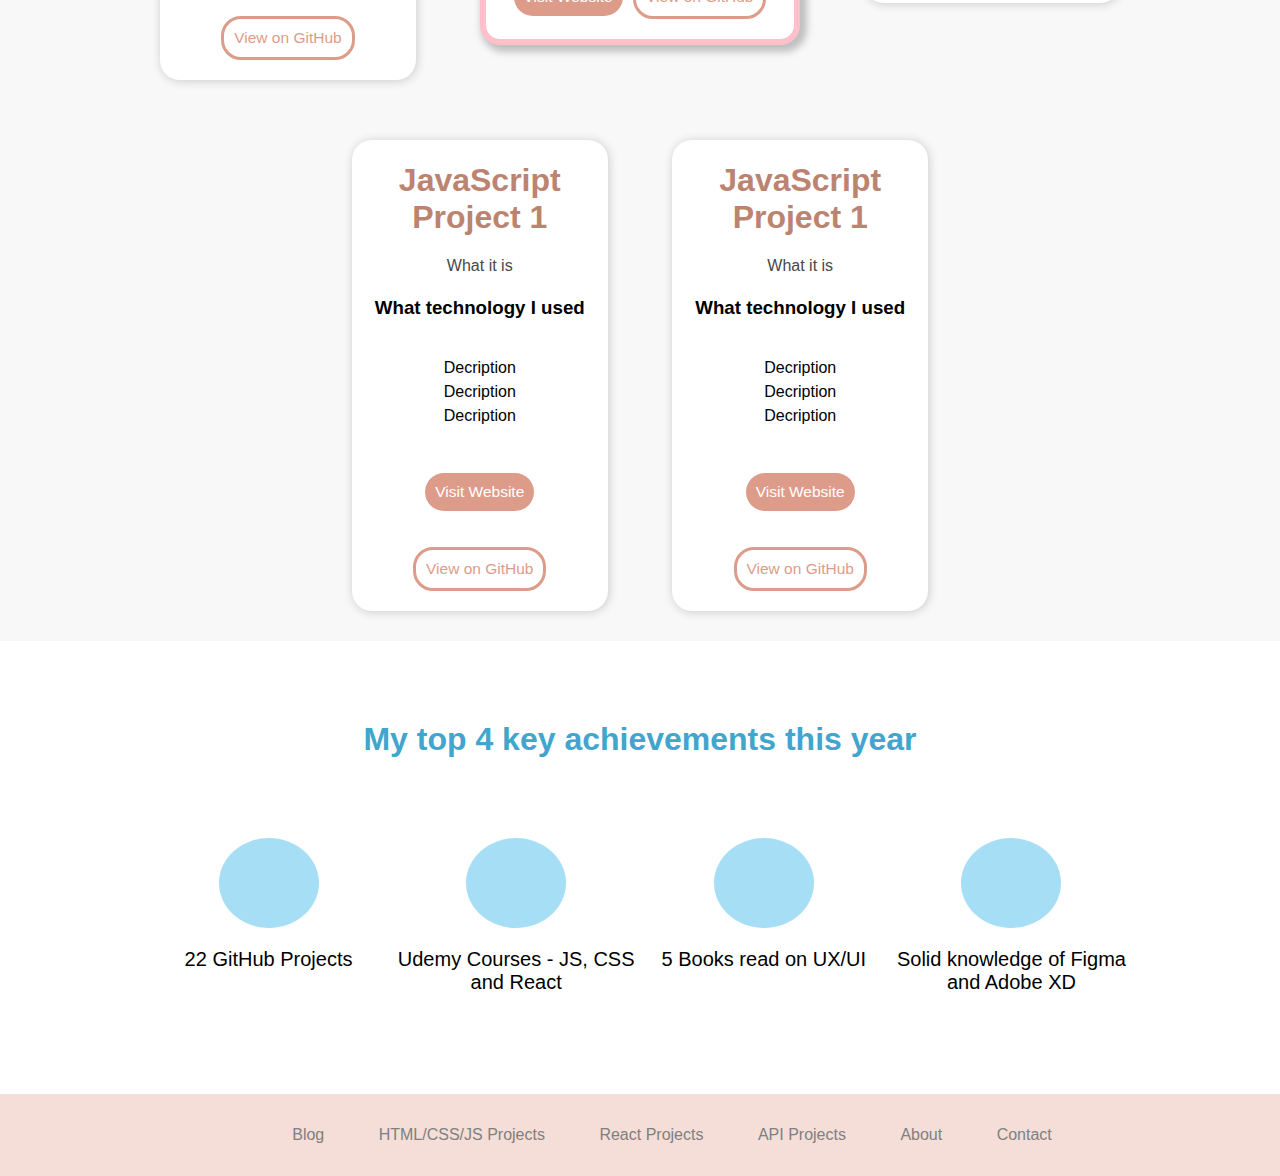
==== commit b2f1545c: "about me page started" ====
--- a/index.html
+++ b/index.html
@@ -40,7 +40,7 @@
     <header class="main-header">
       <div>
         <a class="main-header__brand" id="my-brand-name-id" href="./brand"
-          >Laura's Kambanis Web Dev</a
+          >Laura's K</a
         >
       </div>
       <!-- NAV -->
@@ -50,16 +50,16 @@
             <a href="/blog">Blog</a>
           </li>
           <li class="main-nav__item main-nav__item2">
-            <a href="/javascriptprojects">JavaScript Projects</a>
+            <a href="/javascriptprojects">HTML/CSS/JS Projects</a>
           </li>
           <li class="main-nav__item main-nav__item3">
-            <a href="/cssprojects">CSS Projects</a>
+            <a href="/cssprojects">React Projects</a>
           </li>
           <li class="main-nav__item main-nav__item4">
-            <a href="/uxuivisualprojects">UX/UI Visual Projects</a>
+            <a href="/uxuivisualprojects">API Projects</a>
           </li>
           <li class="main-nav__item main-nav__item5">
-            <a href="/about">About</a>
+            <a href="./about/index.html">About</a>
           </li>
 
           <li class="main-nav__item main-nav__item--cta">
@@ -243,9 +243,9 @@
       <nav>
         <ul>
           <li><a href="#">Blog </a></li>
-          <li><a href="#">Javascript Projects </a></li>
-          <li><a href="#">CSS Projects</a></li>
-          <li><a href="#">UX/UI Visual Projects</a></li>
+          <li><a href="#">HTML/CSS/JS Projects </a></li>
+          <li><a href="#">React Projects</a></li>
+          <li><a href="#">API Projects</a></li>
           <li><a href="#">About</a></li>
           <li><a href="#">Contact</a></li>
         </ul>
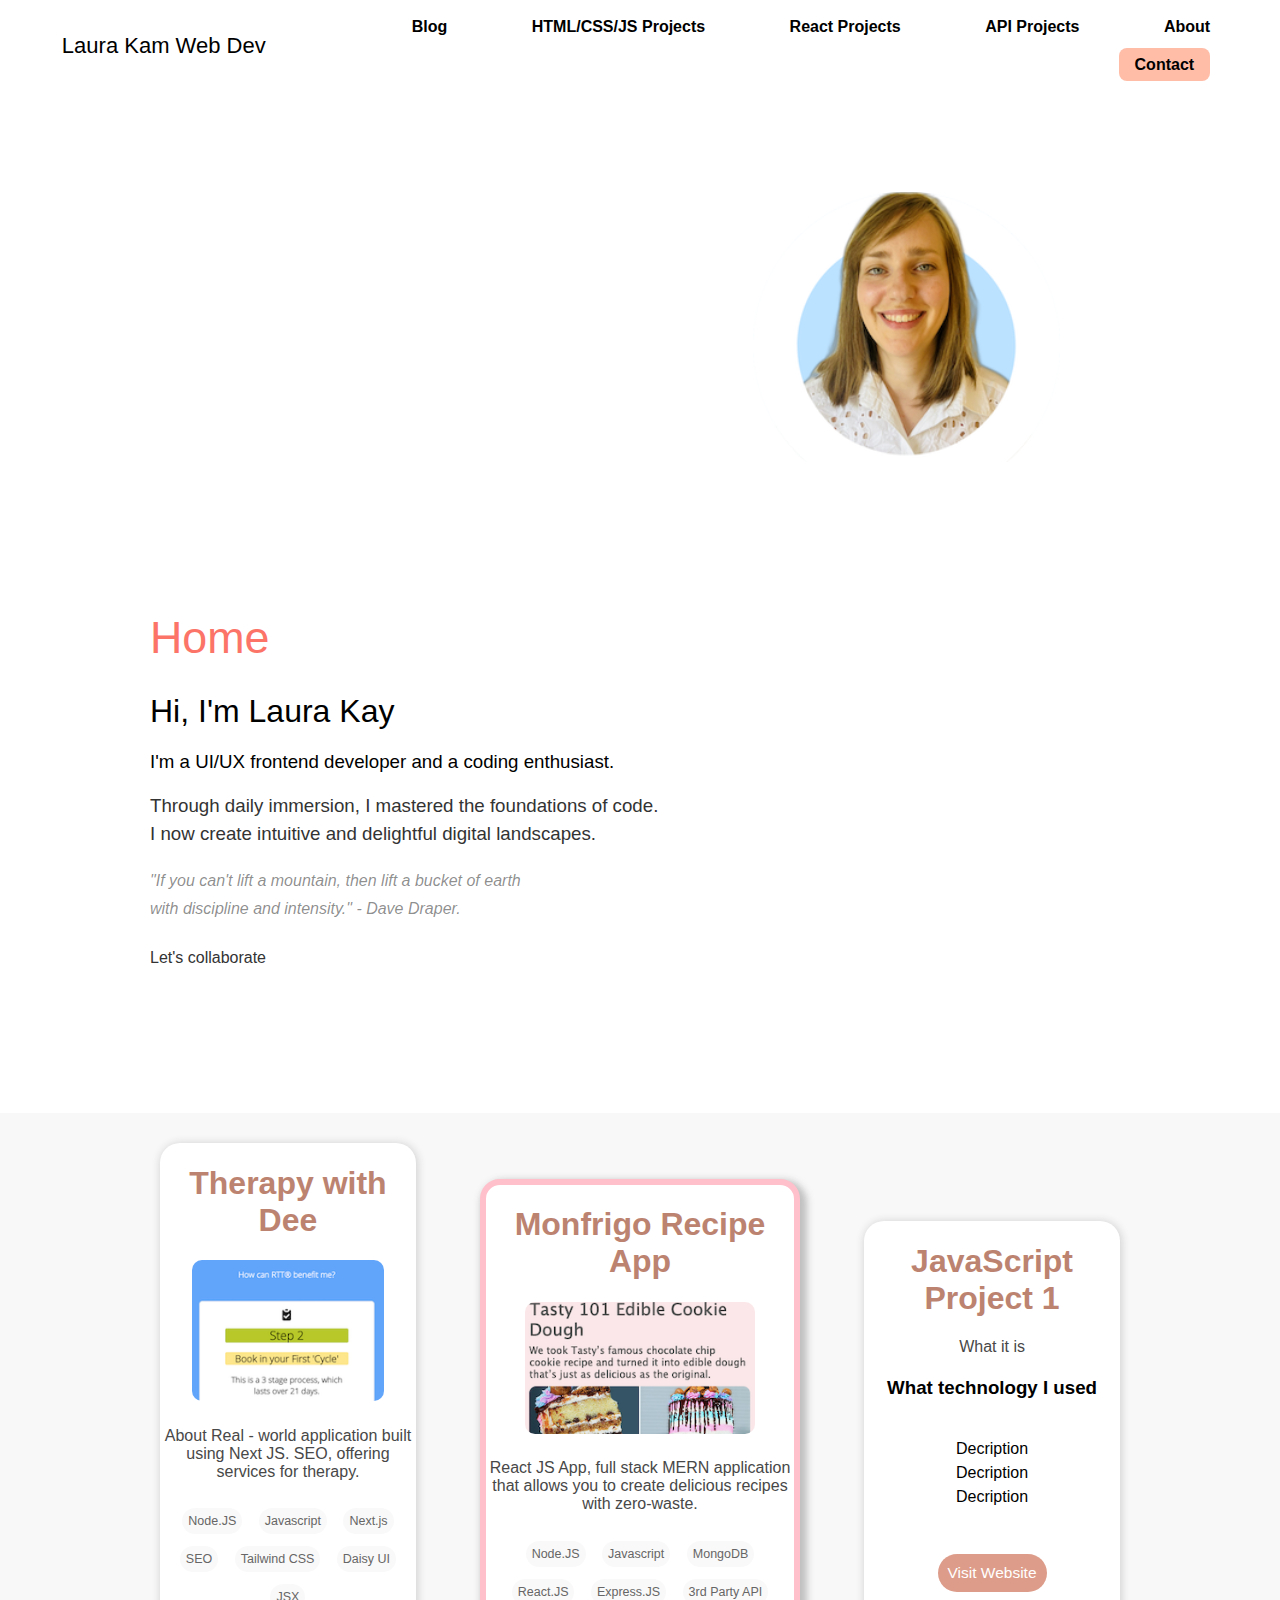
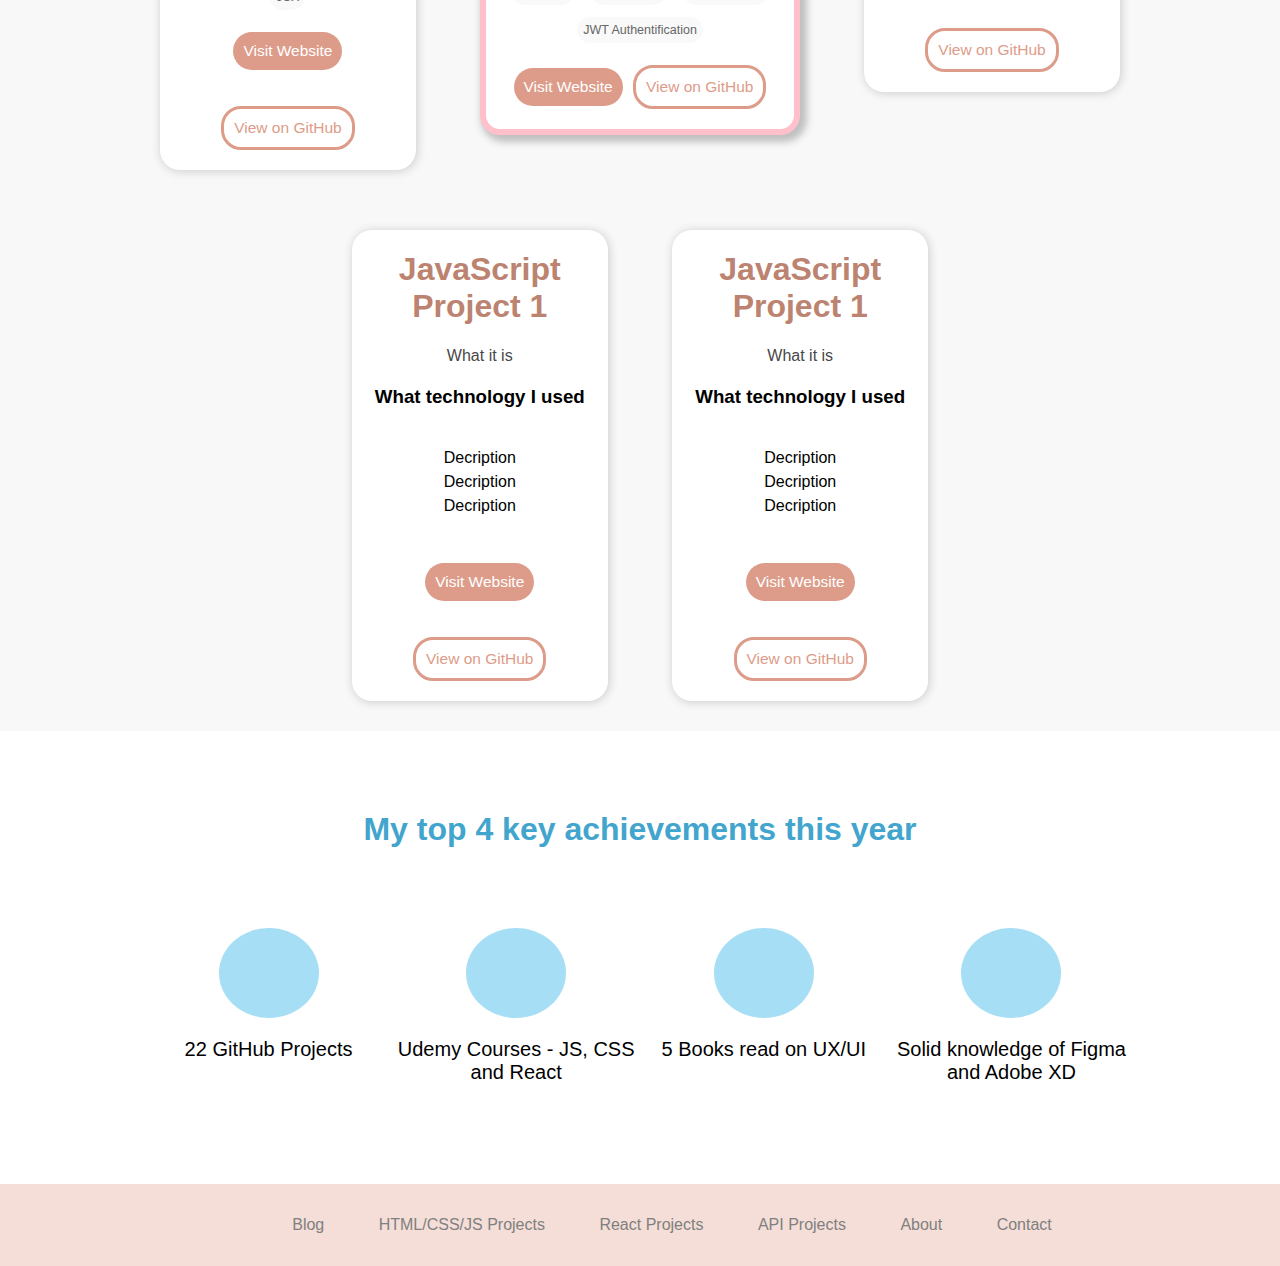
==== commit 526a3079: "completed about me page" ====
--- a/index.html
+++ b/index.html
@@ -30,8 +30,10 @@
     <link rel="preconnect" href="https://fonts.gstatic.com" crossorigin />
     <!-- Different font weights added -->
 
+    <link rel="preconnect" href="https://fonts.googleapis.com" />
+    <link rel="preconnect" href="https://fonts.gstatic.com" crossorigin />
     <link
-      href="https://fonts.googleapis.com/css2?family=Merriweather+Sans:wght@300;500;600&display=swap"
+      href="https://fonts.googleapis.com/css2?family=Merriweather+Sans:wght@300;400;500;600&display=swap"
       rel="stylesheet"
     />
   </head>
@@ -40,7 +42,7 @@
     <header class="main-header">
       <div>
         <a class="main-header__brand" id="my-brand-name-id" href="./brand"
-          >Laura's K</a
+          >Laura Kam Web Dev</a
         >
       </div>
       <!-- NAV -->
@@ -75,6 +77,7 @@
     <hero id="hero_box">
       <div class="hero-image"></div>
       <div class="full-paragraph">
+        <h1 class="page-name">Home</h1>
         <h1 class="section-title">Hi, I'm Laura Kay</h1>
 
         <h3 class="section-title">
--- a/css/heroStyle.css
+++ b/css/heroStyle.css
@@ -67,4 +67,10 @@
   content: "";
   display: table;
   clear: both;
+}
+
+.page-name {
+  color: #fb7467;
+  font-weight:300; 
+  font-size: 2.8rem;
 }--- a/css/projectsSection.css
+++ b/css/projectsSection.css
@@ -12,6 +12,8 @@
     color: black;
     font-weight:500; 
 }
+
+
 
 .main-body-content {
    background:rgba(248, 247, 247, 0.932);
--- a/css/mainFooter.css
+++ b/css/mainFooter.css
@@ -1,3 +1,7 @@
+.color-red {
+    color: red;
+  }
+
 .main-footer {
     width: 100%;
     margin: 0;
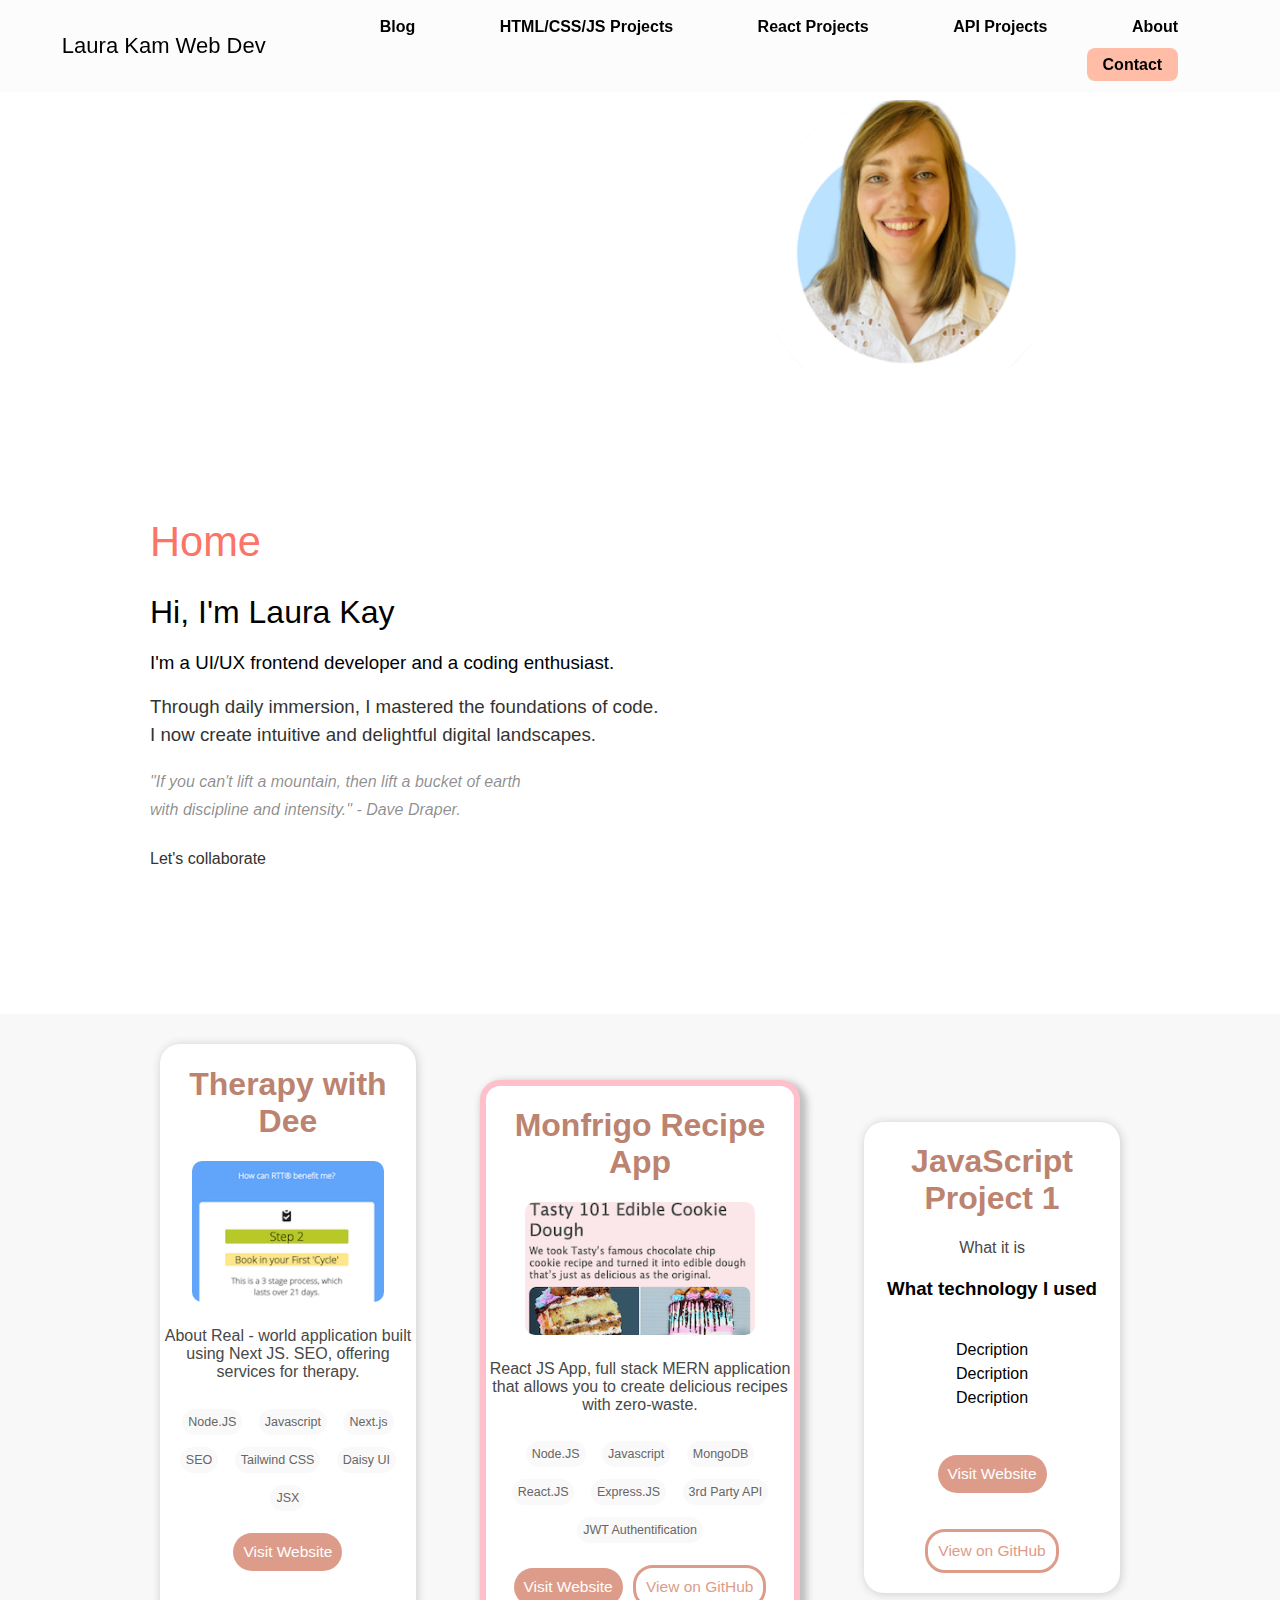
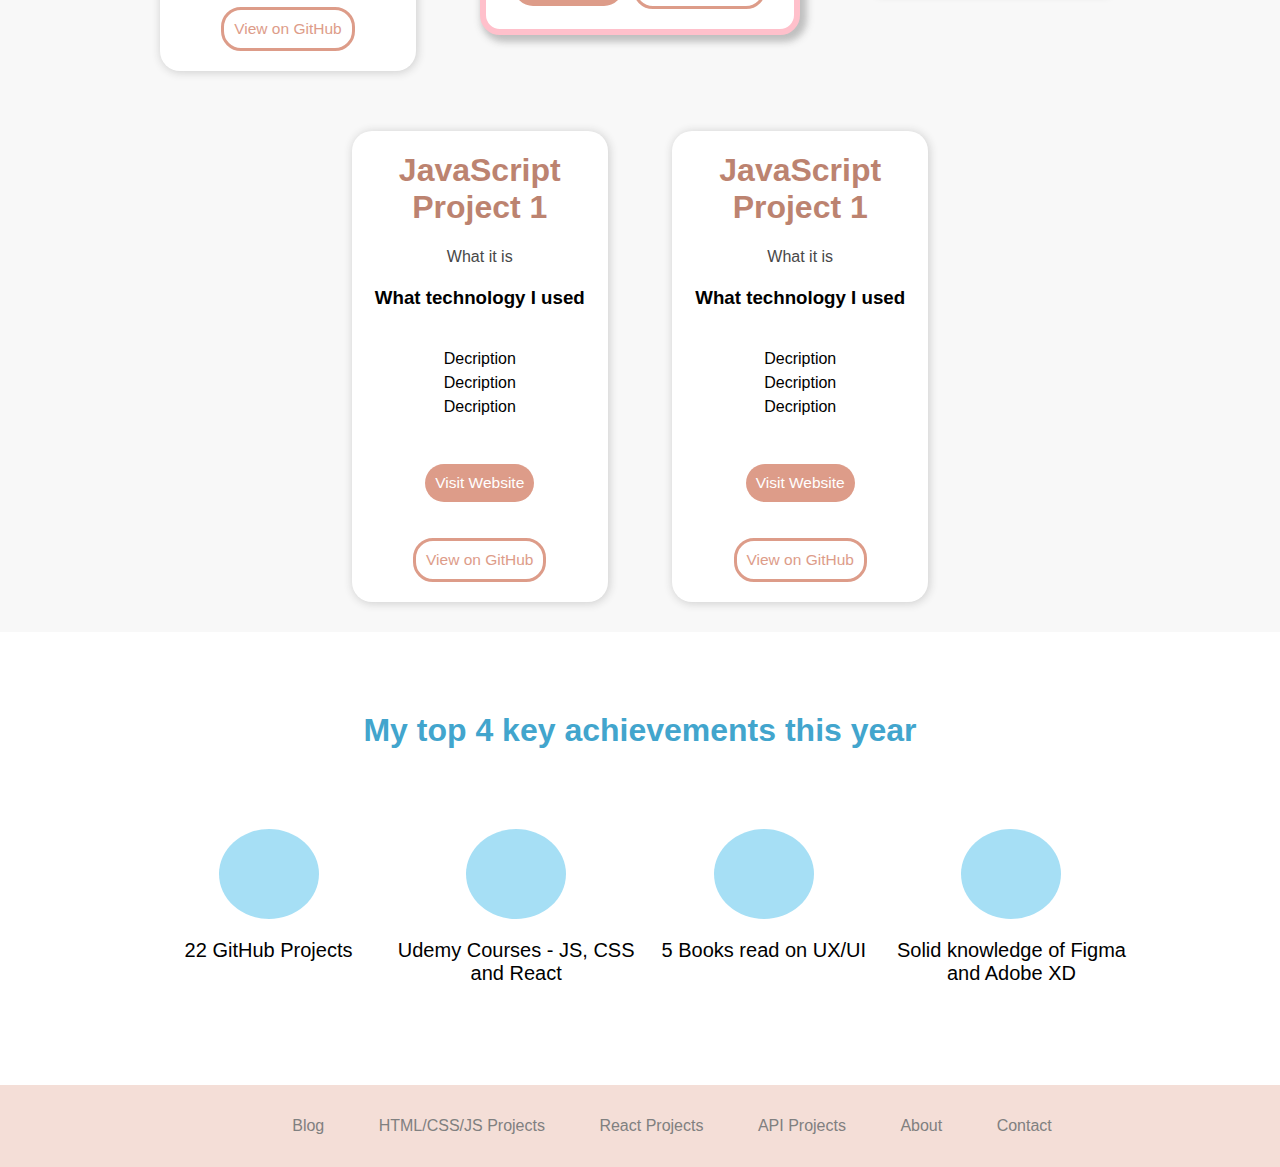
==== commit c32a441d: "adding fixed property to nav bar" ====
--- a/index.html
+++ b/index.html
@@ -41,7 +41,7 @@
     <!-- HEADER -->
     <header class="main-header">
       <div>
-        <a class="main-header__brand" id="my-brand-name-id" href="./brand"
+        <a class="main-header__brand" id="my-brand-name-id" href="./index.html"
           >Laura Kam Web Dev</a
         >
       </div>
@@ -55,7 +55,7 @@
             <a href="/javascriptprojects">HTML/CSS/JS Projects</a>
           </li>
           <li class="main-nav__item main-nav__item3">
-            <a href="/cssprojects">React Projects</a>
+            <a href="./reactProjects/index.html">React Projects</a>
           </li>
           <li class="main-nav__item main-nav__item4">
             <a href="/uxuivisualprojects">API Projects</a>
--- a/css/headerStyle.css
+++ b/css/headerStyle.css
@@ -94,5 +94,14 @@
     font-weight: bold;
 }
 
+/* fixed position added to always have nav bar visible at top */
+header.main-header {
+    position: fixed;
+    top:0px;
+    background-color: rgba(128, 128, 128, 0.023);
+    /* included border and padding in viewport not content-box */
+    box-sizing: border-box;
+}
+
 
 /* END OF NAV SECTION */--- a/css/heroStyle.css
+++ b/css/heroStyle.css
@@ -72,5 +72,5 @@
 .page-name {
   color: #fb7467;
   font-weight:300; 
-  font-size: 2.8rem;
+  font-size: 2.6rem;
 }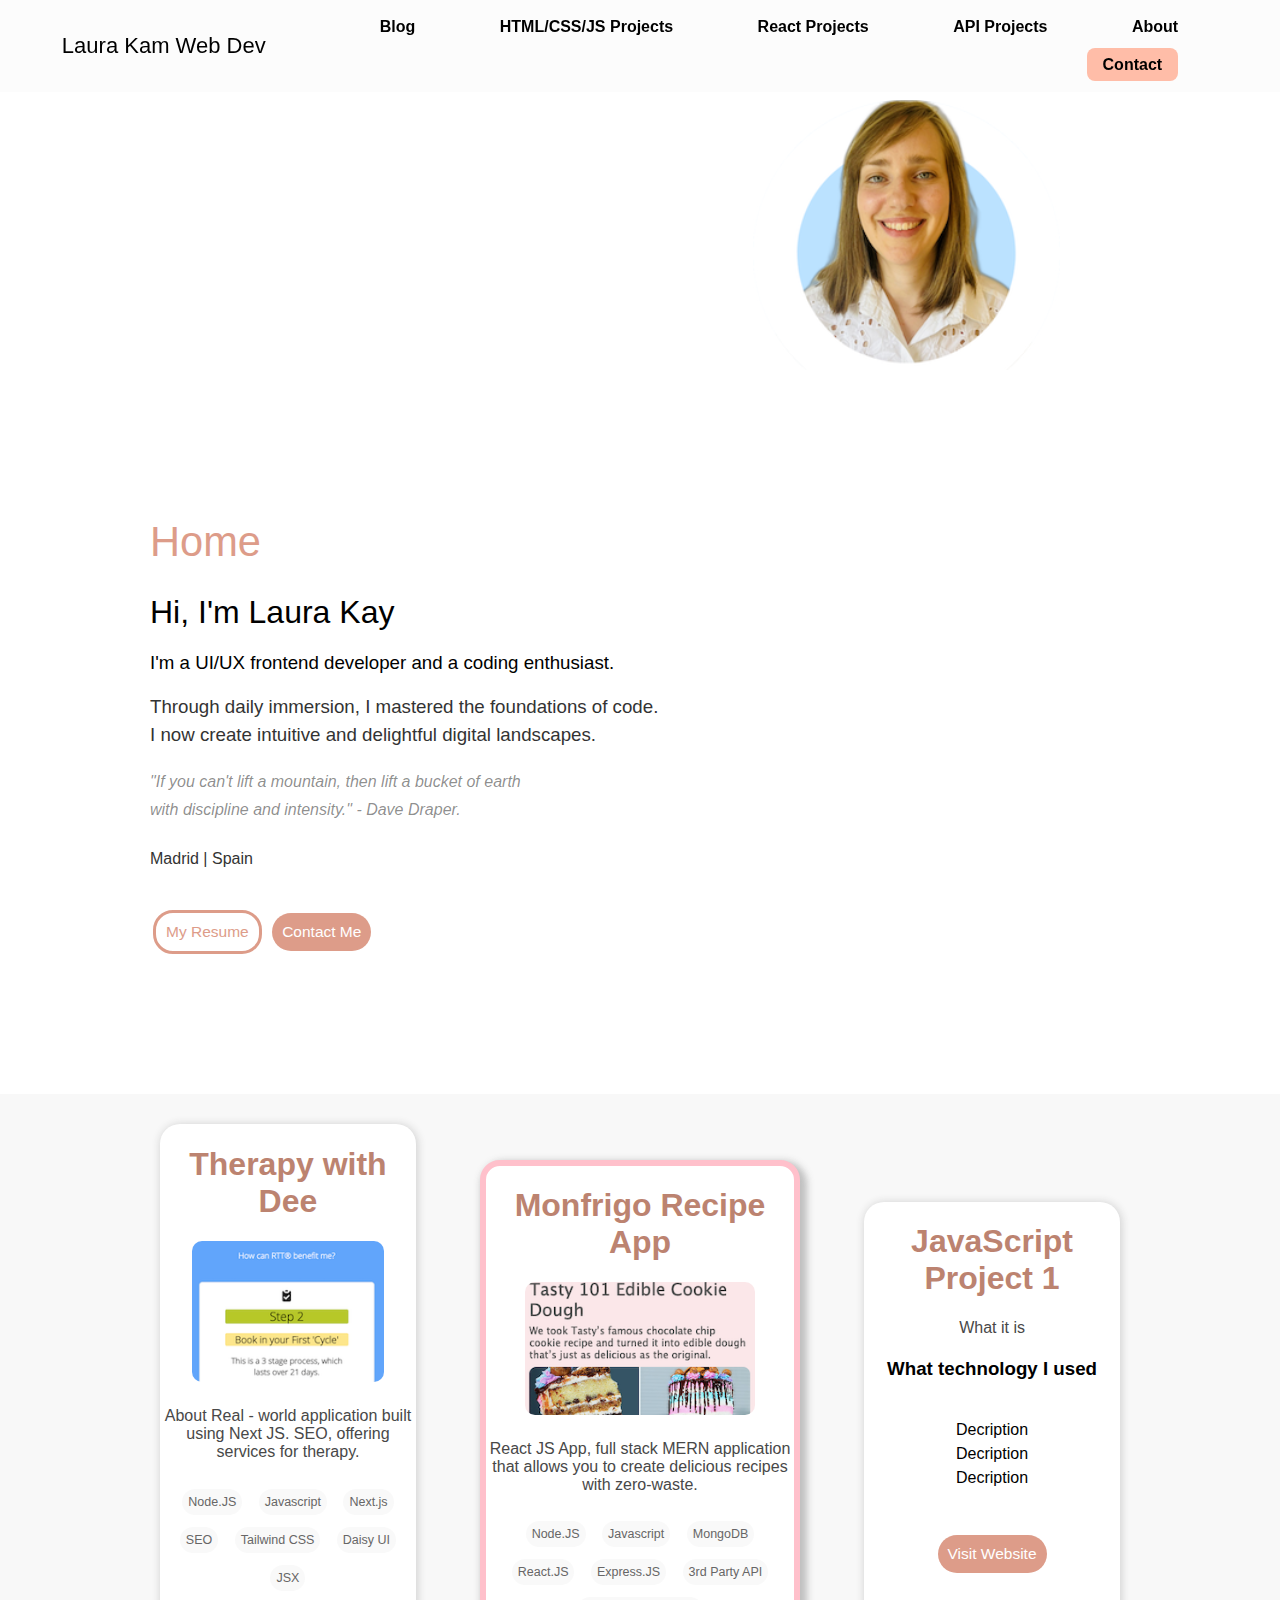
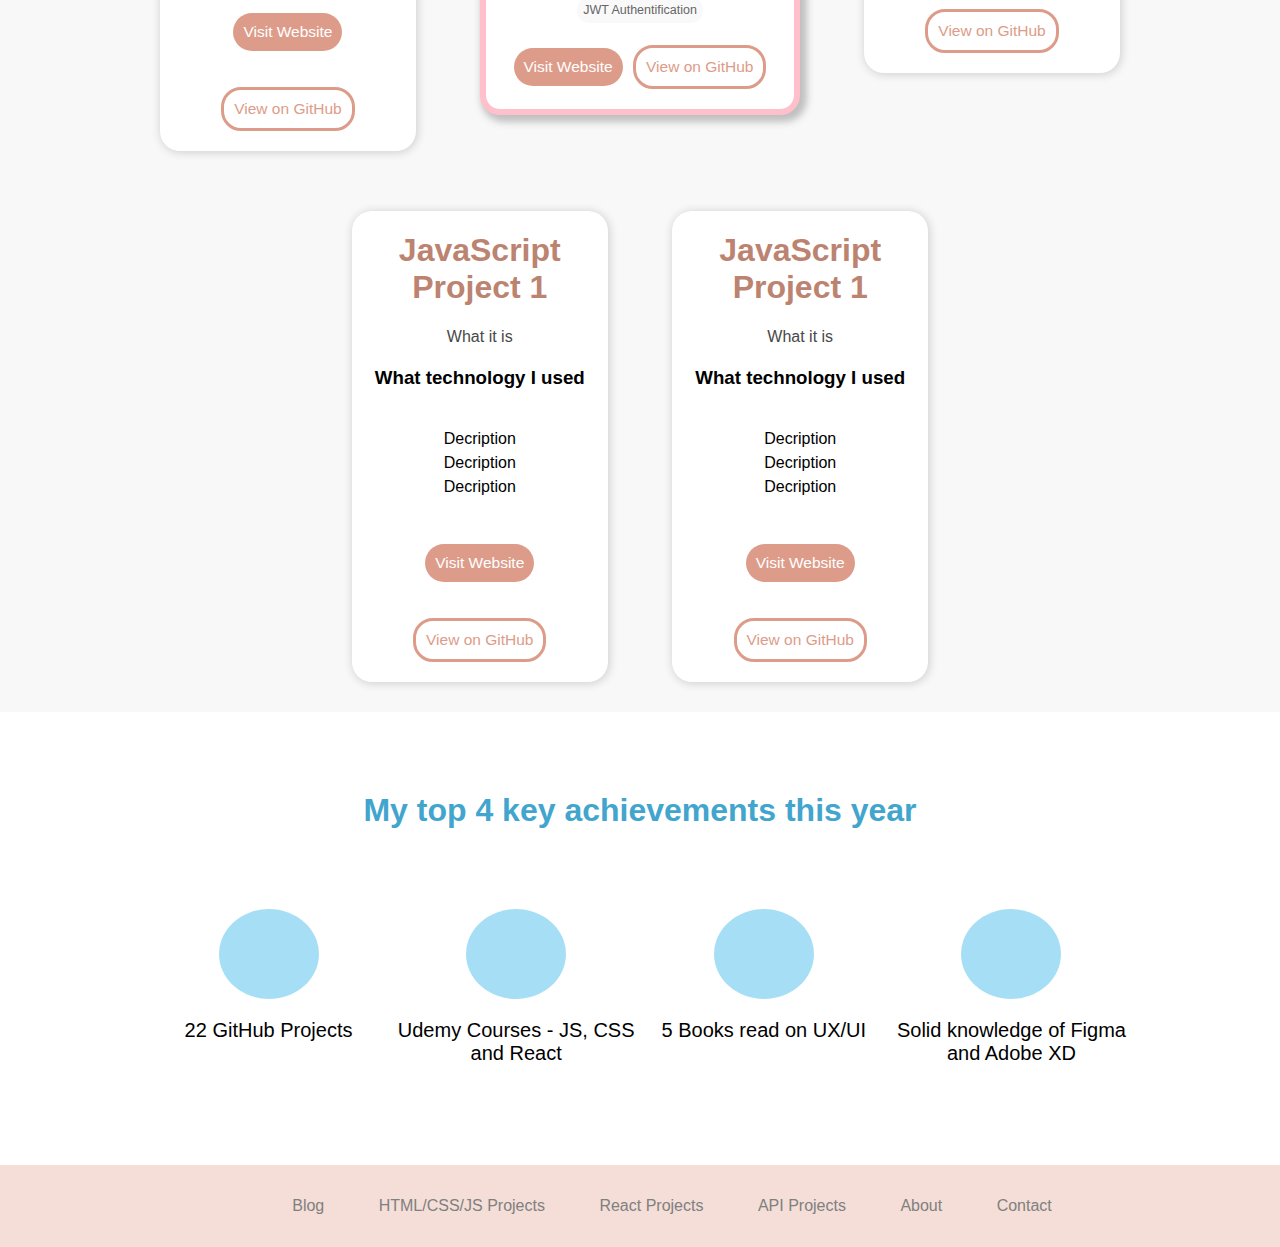
==== commit c9c6b78c: "created a better visual hierarchy and related elements in about me page, added contact me and my res" ====
--- a/index.html
+++ b/index.html
@@ -93,8 +93,11 @@
             with discipline and intensity." - Dave Draper.
           </h3>
         </h3>
-        <h4 class="about-me-paragraph" s>Let's collaborate</h4>
+        <h4 class="about-me-paragraph" s>Madrid | Spain</h4>
+        <button class="project-button" id="github__button">My Resume</button>
+        <button class="project-button">Contact Me</button>
       </div>
+
       <div class="clearfix"></div>
     </hero>
     <!-- END OF HERO -->
--- a/css/heroStyle.css
+++ b/css/heroStyle.css
@@ -70,7 +70,8 @@
 }
 
 .page-name {
-  color: #fb7467;
+  color: #dd9c89;
   font-weight:300; 
   font-size: 2.6rem;
-}+}
+
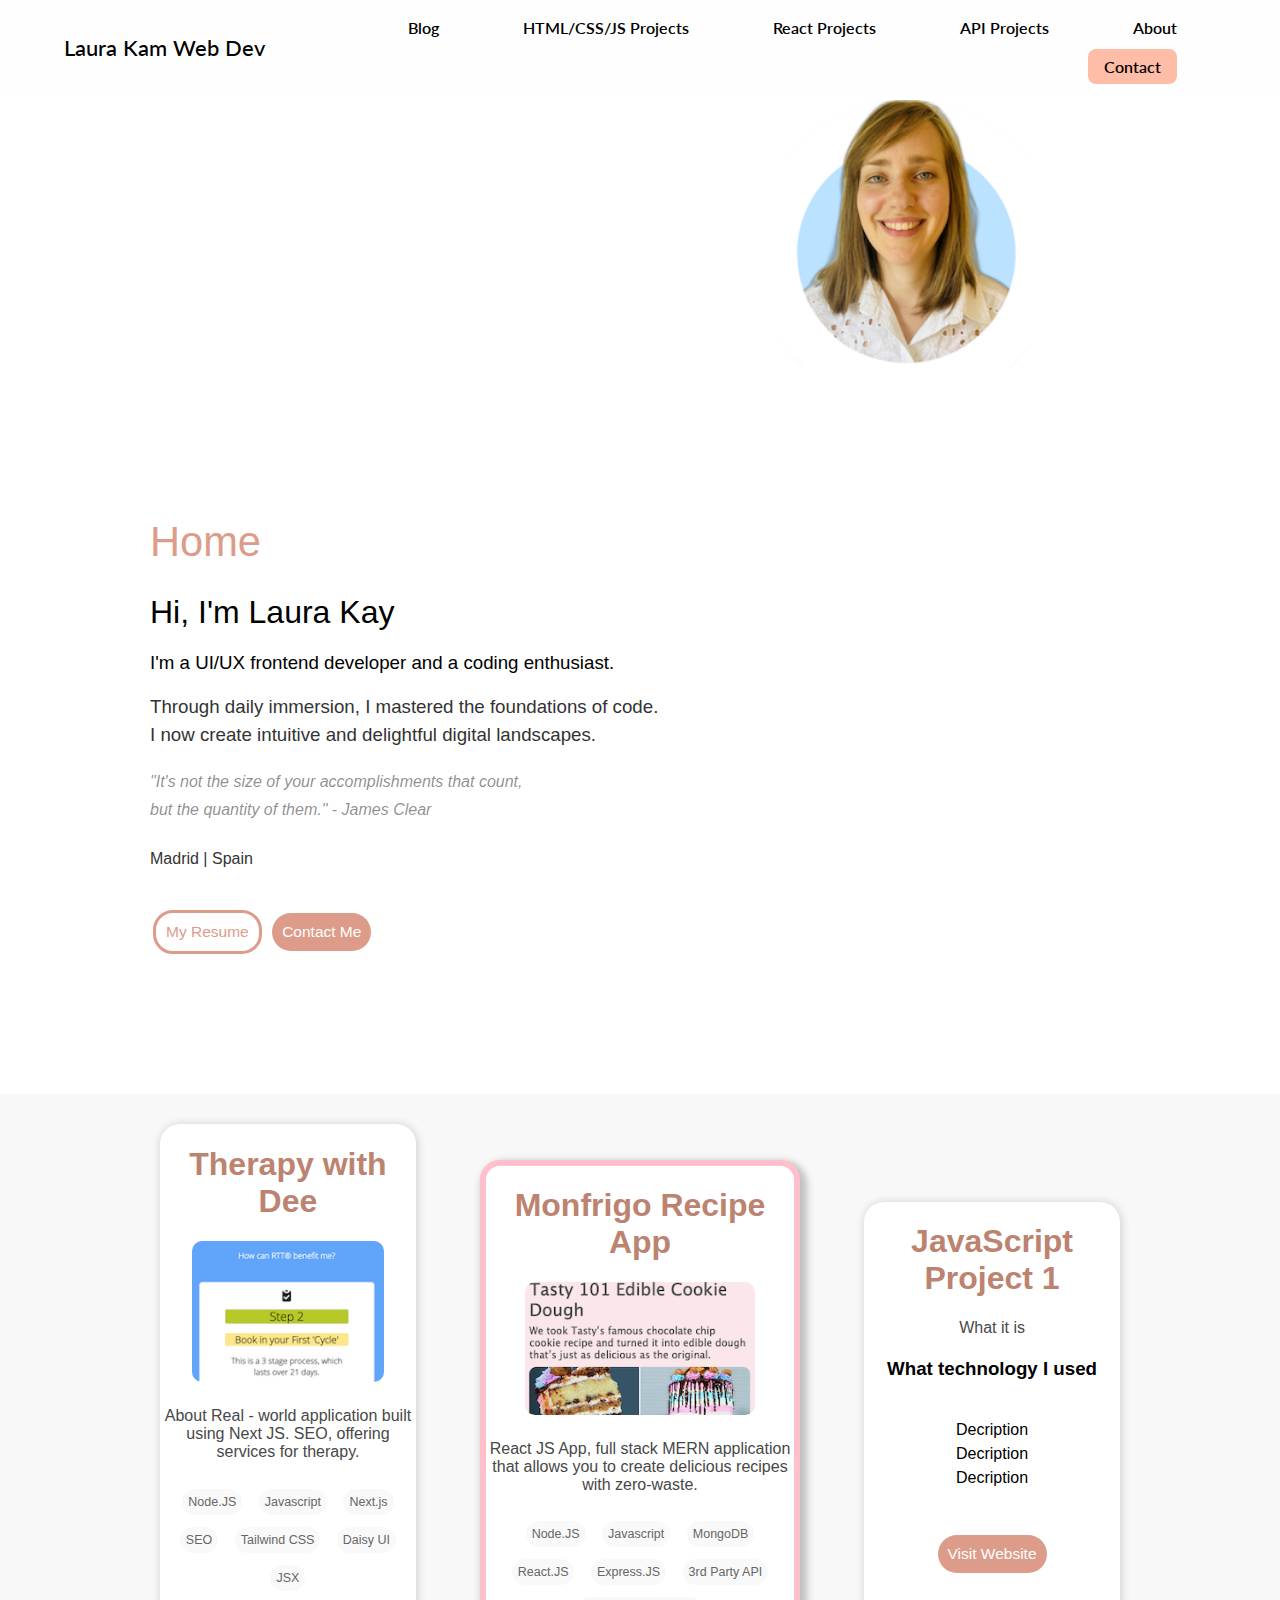
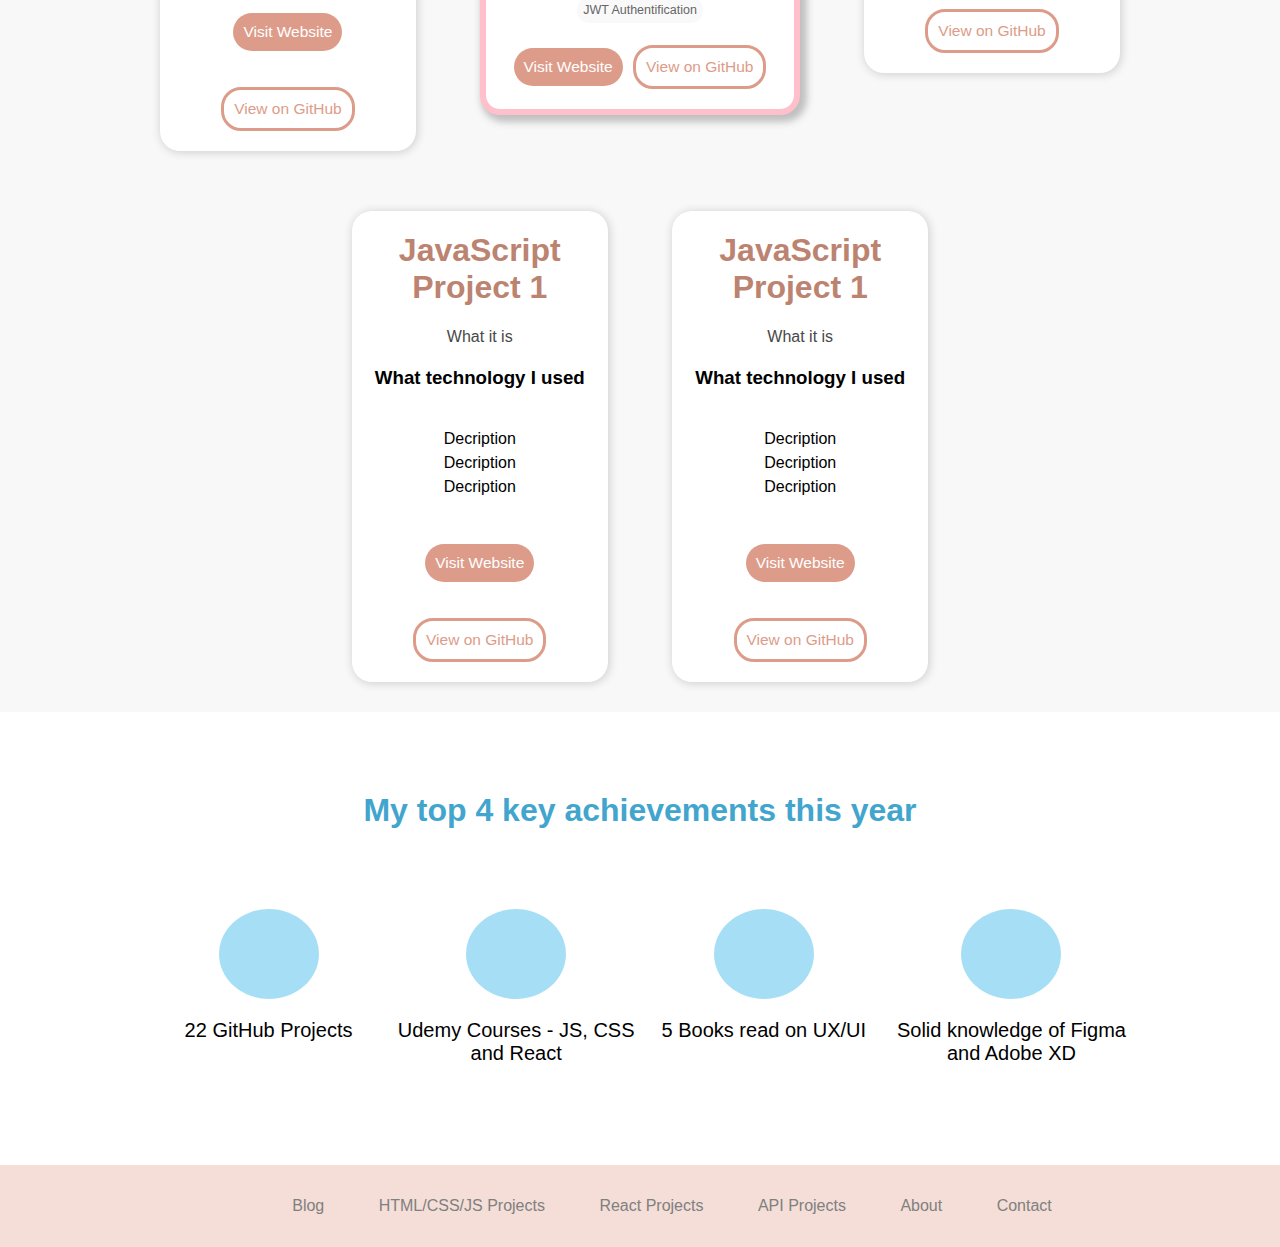
==== commit 136e8bbc: "added lato for nav, to lighten nav bar and complement open sans font" ====
--- a/index.html
+++ b/index.html
@@ -36,6 +36,12 @@
       href="https://fonts.googleapis.com/css2?family=Merriweather+Sans:wght@300;400;500;600&display=swap"
       rel="stylesheet"
     />
+    <link rel="preconnect" href="https://fonts.googleapis.com" />
+    <link rel="preconnect" href="https://fonts.gstatic.com" crossorigin />
+    <link
+      href="https://fonts.googleapis.com/css2?family=Lato:wght@100;300&display=swap"
+      rel="stylesheet"
+    />
   </head>
   <body>
     <!-- HEADER -->
@@ -89,8 +95,8 @@
             I now create intuitive and delightful digital landscapes.
           </h3>
           <h3 id="hero-quote">
-            "If you can't lift a mountain, then lift a bucket of earth <br />
-            with discipline and intensity." - Dave Draper.
+            "It's not the size of your accomplishments that count, <br />
+            but the quantity of them." - James Clear
           </h3>
         </h3>
         <h4 class="about-me-paragraph" s>Madrid | Spain</h4>
--- a/css/headerStyle.css
+++ b/css/headerStyle.css
@@ -3,12 +3,17 @@
 
 .main-header {
     width: 100%;
-    /* background: rgb(252, 252, 252); */
-    background-color: white;
     padding: 8px 16px;
    font-weight:500;
     margin-bottom: 0;
     margin-top: 0; 
+    position: fixed;
+   z-index:2;
+    background-color: rgb(254, 254, 254); /* Fully opaque very light grey */
+    /* included border and padding in viewport not content-box */
+    box-sizing: border-box;
+    font-family: 'Lato', sans-serif;
+    font-weight: 0;
 }
 
 
@@ -53,6 +58,7 @@
     /* this makes the nav smaller so that the brand can fit inline (block); */
     width: calc(100% - 300px);
     vertical-align: middle;
+
    
 }
  
@@ -94,14 +100,7 @@
     font-weight: bold;
 }
 
-/* fixed position added to always have nav bar visible at top */
-header.main-header {
-    position: fixed;
-    top:0px;
-    background-color: rgba(128, 128, 128, 0.023);
-    /* included border and padding in viewport not content-box */
-    box-sizing: border-box;
-}
+
 
 
 /* END OF NAV SECTION */--- a/css/heroStyle.css
+++ b/css/heroStyle.css
@@ -52,7 +52,7 @@
   margin-left: 150px;
   margin-top: 120px;
   margin-bottom: 120px;
-  
+
  
 }
 
